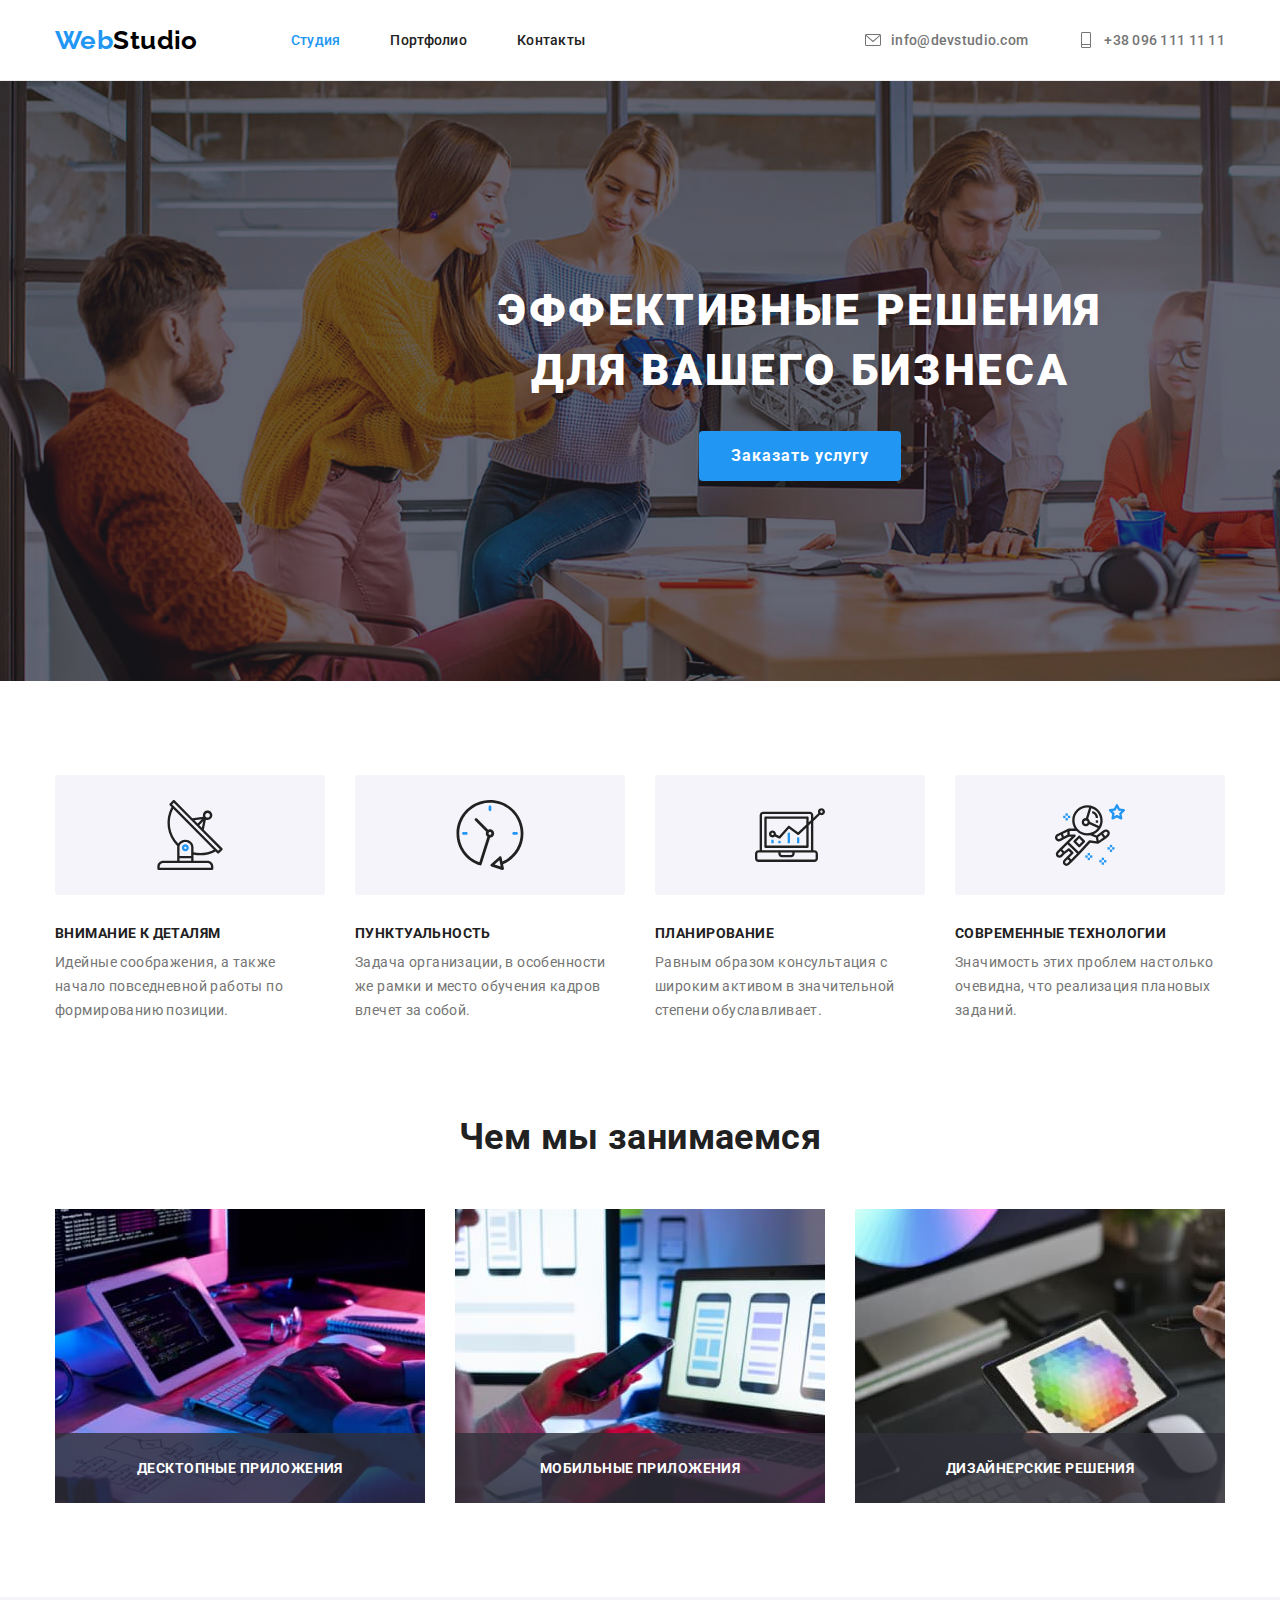
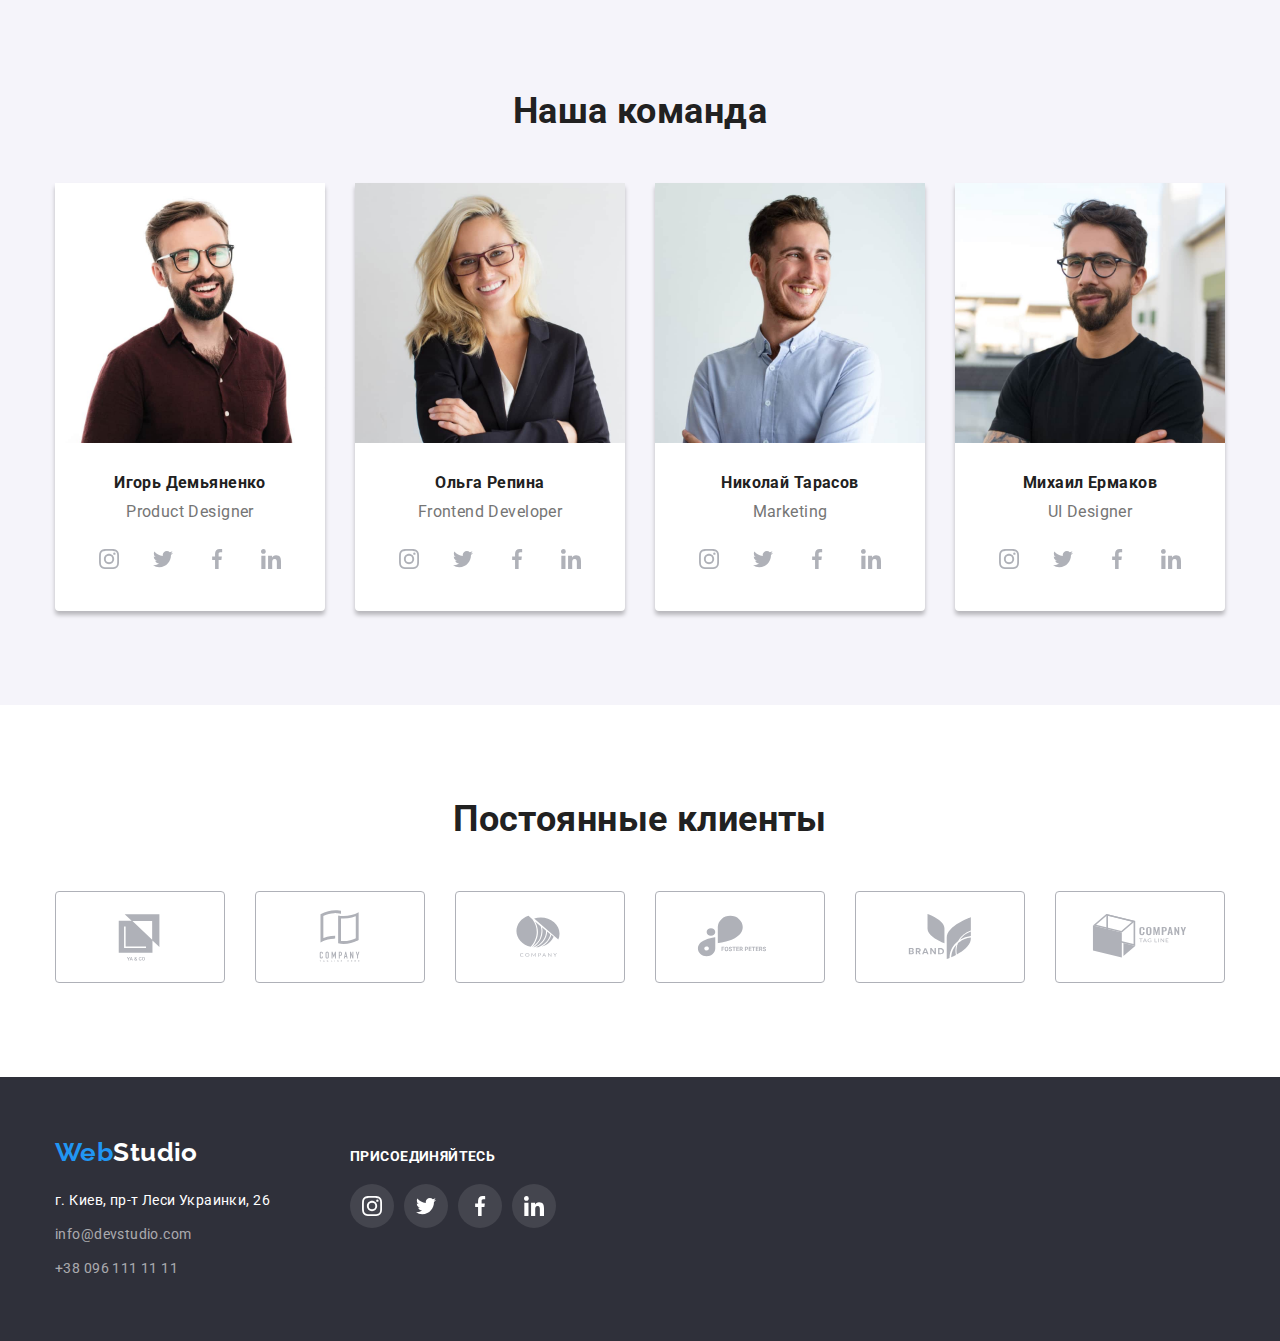
==== index.html @ a2f7e4a9 "Initial commit" ====
<!DOCTYPE html>
<html lang="ru">
  <head>
    <meta charset="UTF-8" />
    <meta http-equiv="X-UA-Compatible" content="IE=edge" />
    <meta name="viewport" content="width=device-width, initial-scale=1.0" />
    <title>goit-markup-hw-05</title>
    <link
      href="https://fonts.googleapis.com/css2?family=Raleway:wght@700&family=Roboto:wght@400;500;700;900&family=Tangerine:wght@700&display=swap"
      rel="stylesheet"
    />
    <link
      rel="stylesheet"
      href="https://cdnjs.cloudflare.com/ajax/libs/modern-normalize/1.1.0/modern-normalize.min.css"
    />
    <link rel="stylesheet" href="./css/styles.css" />
  </head>
  <body>
    <!--Шапка сайта-->
    <header class="page-header">
      <div class="container">
        <nav class="nav">
          <a href="./index.html" class="logo"
            ><span class="accent">Web</span>Studio</a
          >
          <ul class="nav-list list">
            <li class="item">
              <a class="link current" href="./index.html">Студия</a>
            </li>
            <li class="item">
              <a class="link" href="./portfolio.html">Портфолио</a>
            </li>
            <li class="item">
              <a class="link" href="#">Контакты</a>
            </li>
          </ul>
        </nav>
        <ul class="contacts-list list">
          <li class="item">
            <a class="link" href="mailto:info@devstudio.com">
              <svg class="icon-pag" width="16px" height="16px">
                <use href="./images/sprite.svg#icon-mail">
              </svg>
              info@devstudio.com</a
            >
          </li>
          <li class="item">
            <a class="link" href="tel:+380961111111">
              <svg class="icon-pag" width="16px" height="16px">
                <use href="./images/sprite.svg#icon-phone">
              </svg>
              +38 096 111 11 11</a
            >
          </li>
        </ul>
      </div>
    </header>

    <main>
      <!--Герой-->
      <section class="hero">
        <div class="container">
          <h1 class="title">Эффективные решения для вашего бизнеса</h1>
          <button type="button" class="button" data-modal-open>Заказать услугу</button>
        </div>
      </section>

      <!--Преимущества-->
      <section class="section features">
        <div class="container">
          <h2 class="section-title hidden">Наши преимущества</h2>
          <ul class="features-list list">
            <li class="flex-element features-item features-icon1">
              <h3 class="title">Внимание к деталям</h3>
              <p class="text">
                Идейные соображения, а также начало повседневной работы по
                формированию позиции.
              </p>
            </li>
            <li class="flex-element features-item features-icon2">
              <h3 class="title">Пунктуальность</h3>
              <p class="text">
                Задача организации, в особенности же рамки и место обучения
                кадров влечет за собой.
              </p>
            </li>
            <li class="flex-element features-item features-icon3">
              <h3 class="title">Планирование</h3>
              <p class="text">
                Равным образом консультация с широким активом в значительной
                степени обуславливает.
              </p>
            </li>
            <li class="flex-element features-item features-icon4">
              <h3 class="title">Современные технологии</h3>
              <p class="text">
                Значимость этих проблем настолько очевидна, что реализация
                плановых заданий.
              </p>
            </li>
          </ul>
        </div>
      </section>

      <!--Наши занятия-->
      <section class="section work">
        <div class="container">
          <h2 class="section-title">Чем мы занимаемся</h2>
          <ul class="work-list list">
            <li class="flex-element">
              <img
                src="./images/place1.jpg"
                alt="мужчина печатает на клавиатуре"
                width="370"
                height="294"
              />
              <h3 class="title">Десктопные приложения</h3>
            </li>
            <li class="flex-element">
              <img
                src="./images/place2.jpg"
                alt="девушка клацает смартфон и
          ноутбук"
                width="370"
                height="294"
              />
              <h3 class="title">Мобильные приложения</h3>
            </li>
            <li class="flex-element">
              <img
                src="./images/place3.jpg"
                alt="девушка держит планшет в руках"
                width="370"
                height="294"
              />
              <h3 class="title">Дизайнерские решения</h3>
            </li>
          </ul>
        </div>
      </section>

      <!--Команда-->
      <section class="section team">
        <div class="container">
          <h2 class="section-title">Наша команда</h2>
          <ul class="team-list list">
            <li class="flex-element">
              <img
                class="img"
                src="./images/teacher1.jpg"
                alt="учитель мужчина"
                width="270"
                height="260"
              />
              <div class="team-list-box">
                <h3 class="title">Игорь Демьяненко</h3>
                <p class="text">Product Designer</p>
                <ul class="list-sicials">
                  <li class="social-item"
                    ><a class="sicial-link" href="" aria-label="instagram">
                      <svg width="20" height="20">
                        <use href="./images/sprite.svg#icon-instagram" />
                      </svg> </a
                  ></li>
                  <li class="social-item"
                    ><a class="sicial-link" href="" aria-label="twitter">
                      <svg width="20" height="20">
                        <use href="./images/sprite.svg#icon-twitter" />
                      </svg> </a
                  ></li>
                  <li class="social-item"
                    ><a class="sicial-link" href="" aria-label="facebook">
                      <svg width="20" height="20">
                        <use href="./images/sprite.svg#icon-facebook" />
                      </svg> </a
                  ></li>
                  <li class="social-item"
                    ><a class="sicial-link" href="" aria-label="linkedin">
                      <svg width="20" height="20">
                        <use href="./images/sprite.svg#icon-linkedin" />
                      </svg> </a
                  ></li>
                </ul>
              </div>
            </li>
            <li class="flex-element">
              <img
                class="img"
                src="./images/teacher2.jpg"
                alt="учитель женщина"
                width="270"
                height="260"
              />
              <div class="team-list-box">
                <h3 class="title">Ольга Репина</h3>
                <p class="text">Frontend Developer</p>
                <ul class="list-sicials">
                  <li class="social-item"
                    ><a class="sicial-link" href="" aria-label="instagram">
                      <svg width="20" height="20">
                        <use href="./images/sprite.svg#icon-instagram" />
                      </svg> </a
                  ></li>
                  <li class="social-item"
                    ><a class="sicial-link" href="" aria-label="twitter">
                      <svg width="20" height="20">
                        <use href="./images/sprite.svg#icon-twitter" />
                      </svg> </a
                  ></li>
                  <li class="social-item"
                    ><a class="sicial-link" href="" aria-label="facebook">
                      <svg width="20" height="20">
                        <use href="./images/sprite.svg#icon-facebook" />
                      </svg> </a
                  ></li>
                  <li class="social-item"
                    ><a class="sicial-link" href="" aria-label="linkedin">
                      <svg width="20" height="20">
                        <use href="./images/sprite.svg#icon-linkedin" />
                      </svg> </a
                  ></li>
                </ul>
              </div>
            </li>
            <li class="flex-element">
              <img
                class="img"
                src="./images/teacher3.jpg"
                alt="учитель мужчина"
                width="270"
                height="260"
              />
              <div class="team-list-box">
                <h3 class="title">Николай Тарасов</h3>
                <p class="text">Marketing</p>
                <ul class="list-sicials">
                  <li class="social-item"
                    ><a class="sicial-link" href="" aria-label="instagram">
                      <svg width="20" height="20">
                        <use href="./images/sprite.svg#icon-instagram" />
                      </svg> </a
                  ></li>
                  <li class="social-item"
                    ><a class="sicial-link" href="" aria-label="twitter">
                      <svg width="20" height="20">
                        <use href="./images/sprite.svg#icon-twitter" />
                      </svg> </a
                  ></li>
                  <li class="social-item"
                    ><a class="sicial-link" href="" aria-label="facebook">
                      <svg width="20" height="20">
                        <use href="./images/sprite.svg#icon-facebook" />
                      </svg> </a
                  ></li>
                  <li class="social-item"
                    ><a class="sicial-link" href="" aria-label="linkedin">
                      <svg width="20" height="20">
                        <use href="./images/sprite.svg#icon-linkedin" />
                      </svg> </a
                  ></li>
                </ul>
              </div>
            </li>
            <li class="flex-element">
              <img
                class="img"
                src="./images/teacher4.jpg"
                alt="учитель мужчина"
                width="270"
                height="260"
              />
              <div class="team-list-box">
                <h3 class="title">Михаил Ермаков</h3>
                <p class="text">UI Designer</p>
                <ul class="list-sicials">
                  <li class="social-item"
                    ><a class="sicial-link" href="" aria-label="instagram">
                      <svg width="20" height="20">
                        <use href="./images/sprite.svg#icon-instagram" />
                      </svg> </a
                  ></li>
                  <li class="social-item"
                    ><a class="sicial-link" href="" aria-label="twitter">
                      <svg width="20" height="20">
                        <use href="./images/sprite.svg#icon-twitter" />
                      </svg> </a
                  ></li>
                  <li class="social-item"
                    ><a class="sicial-link" href="" aria-label="facebook">
                      <svg width="20" height="20">
                        <use href="./images/sprite.svg#icon-facebook" />
                      </svg> </a
                  ></li>
                  <li class="social-item"
                    ><a class="sicial-link" href="" aria-label="linkedin">
                      <svg width="20" height="20">
                        <use href="./images/sprite.svg#icon-linkedin" />
                      </svg> </a
                  ></li>
                </ul>
              </div>
            </li>
          </ul>
        </div>
      </section>

      <section class="section clients">
        <div class="container">
          <h2 class="section-title">Постоянные клиенты</h2>
          <ul class="clients-list list">
            <li class="clients-item">
              <a class="clients-link" href="#">
                <svg width="106px" height="60px">
                  <use href="./images/sprite.svg#icon-company1">
                </svg>
              </a>
           </li>
           <li class="clients-item">
              <a class="clients-link" href="#">
                <svg width="106px" height="60px">
                  <use href="./images/sprite.svg#icon-company2">
                </svg>
              </a>
           </li>
           <li class="clients-item">
              <a class="clients-link" href="#">
                <svg width="106px" height="60px">
                  <use href="./images/sprite.svg#icon-company3">
                </svg>
              </a>
           </li>
           <li class="clients-item">
              <a class="clients-link" href="#">
                <svg width="106px" height="60px">
                  <use href="./images/sprite.svg#icon-company4">
                </svg>
              </a>
           </li>
           <li class="clients-item">
              <a class="clients-link" href="#">
                <svg width="106px" height="60px">
                  <use href="./images/sprite.svg#icon-company5">
                </svg>
              </a>
           </li>
           <li class="clients-item">
              <a class="clients-link" href="#">
                <svg width="106px" height="60px">
                  <use href="./images/sprite.svg#icon-company6">
                </svg>
              </a>
           </li>
          </li>
          </ul>
        </div>
      </section>
    </main>

    <!--Подвал сайта-->
    <footer class="footer">
      <div class="container">
        <div class="footer-flex">
          <a href="./index.html" class="logo"
            ><span class="accent">Web</span>Studio</a
          >
          <address class="footer-address">
            <ul class="contacts-nav list">
              <li class="address-item">
                <a
                  href="https://goo.gl/maps/D3uRbkzvZpGUqhTm6"
                  target="_blank"
                  rel="noopener noreferrer"
                  class="link"
                  >г. Киев, пр-т Леси Украинки, 26</a
                >
              </li>
              <li class="item">
                <a href="mailto:info@devstudio.com" class="link"
                  >info@devstudio.com</a
                >
              </li>
              <li class="item">
                <a href="tel:+380961111111" class="link">+38 096 111 11 11</a>
              </li>
            </ul>
          </address>
        </div>
        <div class="footer-flex">
          <h3 class="title">присоединяйтесь</h3>
          <ul class="list-sicials">
            <li class="social-item"
              ><a class="sicial-link" href="" aria-label="instagram">
                <svg width="20" height="20">
                  <use href="./images/sprite.svg#icon-instagram" />
                </svg> </a
            ></li>
            <li class="social-item"
              ><a class="sicial-link" href="" aria-label="twitter">
                <svg width="20" height="20">
                  <use href="./images/sprite.svg#icon-twitter" />
                </svg> </a
            ></li>
            <li class="social-item"
              ><a class="sicial-link" href="" aria-label="facebook">
                <svg width="20" height="20">
                  <use href="./images/sprite.svg#icon-facebook" />
                </svg> </a
            ></li>
            <li class="social-item"
              ><a class="sicial-link" href="" aria-label="linkedin">
                <svg width="20" height="20">
                  <use href="./images/sprite.svg#icon-linkedin" />
                </svg> </a
            ></li>
          </ul>
        </div>
      </div>
    </footer>

    <div class="backdrop is-hidden" data-modal>
      <div class="model">
        <button class="button-close" data-modal-close>
           <svg width="11" height="11">
            <use href="./images/sprite.svg#icon-close">
          </svg>
        </button>
      </div>
    </div>

    <script src="./js/modal.js"></script>
  </body>
</html>
---- css/styles.css ----
:root {
  --primary-white-color: #fff;
  --primary-text-color: #757575;
  --title-text-color: #212121;
  --accant-color: #2196f3;
  --portfolio-btn-color: #f5f4fa;
  --social-icon-color: #afb1b8;
  --slider-text-color: rgba(33, 150, 243, 0.9);
}

body {
  position: relative;
  font-family: "Roboto", sans-serif;
  font-size: 14px;
  line-height: 1.714;
  letter-spacing: 0.03em;

  color: var(--primary-text-color);
  background-color: var(--primary-white-color);
}

img {
  display: block;
}

.list {
  padding: 0;
  margin: 0;
  list-style: none;
}
.hidden {
  position: absolute;
  white-space: nowrap;
  width: 1px;
  height: 1px;
  overflow: hidden;
  border: 0;
  padding: 0;
  clip: rect(0 0 0 0);
  clip-path: inset(50%);
  margin: -1px;
}
.link {
  display: block;
  text-decoration: none;

  transition-property: color;
  transition-duration: 250ms;
  transition-timing-function: cubic-bezier(0.4, 0, 0.2, 1);
}

.container {
  width: 1200px;
  padding-left: 15px;
  padding-right: 15px;
  margin: 0 auto;
}

/* logo */
.logo {
  font-family: "Raleway", sans-serif;
  text-decoration: none;
  font-weight: 700;
  font-size: 26px;
  line-height: 1.192;

  color: #000;
}

.page-header .logo {
  margin-right: 93px;
  padding-top: 24px;
  padding-bottom: 24px;
}

/* page-header */

.page-header {
  border-bottom: 1px solid #ececec;
}

.page-header .container,
.nav-list {
  display: flex;
}
.page-header .nav {
  display: flex;
  align-items: center;
}

.contacts-list {
  display: flex;
  margin-left: auto;
}

.contacts-list .link {
  display: flex;
}

.contacts-list .icon-pag {
  margin-right: 10px;
  fill: var(--primary-text-color);

  transition-property: fill;
  transition-duration: 250ms;
  transition-timing-function: cubic-bezier(0.4, 0, 0.2, 1);
}

.contacts-list .link:hover .icon-pag,
.contacts-list .link:focus .icon-pag {
  fill: var(--accant-color);
}

.nav-list .link,
.contacts-list .link {
  padding-top: 32px;
  padding-bottom: 32px;
}

.nav-list .item:not(:last-child),
.contacts-list .item:not(:last-child) {
  margin-right: 50px;
}

.nav-list .link,
.contacts-list .link {
  font-weight: 500;
  line-height: 1.142;
  letter-spacing: 0.02em;

  color: var(--title-text-color);
}

.nav-list .link {
  position: relative;
}

.nav-list .link::after {
  content: "";
  display: inline-block;
  width: 100%;
  height: 4px;
  position: absolute;
  bottom: -1px;
  left: 0;
  border-radius: 2px;

  transition-property: background-color;
  transition-duration: 250ms;
  transition-timing-function: cubic-bezier(0.4, 0, 0.2, 1);
}

.nav-list .link:hover.link::after {
  background-color: var(--accant-color);
}

.contacts-list .link {
  color: var(--primary-text-color);
}

.link:hover,
.link:focus,
.nav .current,
.accent {
  color: var(--accant-color);
}

/* hero */

.hero {
  background-image: linear-gradient(
      to right,
      rgba(47, 48, 58, 0.4),
      rgba(47, 48, 58, 0.4)
    ),
    url("../images/hero-bg.jpg");
  background-position: center top;
  background-repeat: no-repeat;

  width: 1600px;
  margin: 0 auto;
  padding-top: 200px;
  padding-bottom: 200px;
  text-align: center;
}

.footer {
  background-color: #2f303a;
}

.hero .title {
  max-width: 696px;
  margin: 0 auto 30px auto;

  font-weight: 900;
  font-size: 44px;
  line-height: 1.363;
  letter-spacing: 0.06em;
  text-transform: uppercase;

  color: var(--primary-white-color);
}

.hero .button {
  padding: 10px 32px;
  cursor: pointer;
  border: none;

  font-weight: 700;
  font-size: 16px;
  line-height: 1.875;
  letter-spacing: 0.06em;

  color: var(--primary-white-color);
  background-color: var(--accant-color);
  border-radius: 4px;

  transition-property: background-color, box-shadow;
  transition-duration: 250ms;
  transition-timing-function: cubic-bezier(0.4, 0, 0.2, 1);
}

.hero .button:hover {
  background-color: #188ce8;
  box-shadow: 0px 4px 4px rgba(0, 0, 0, 0.15);
}

/* section */

.section {
  padding: 94px 0;
}

.section .title {
  color: var(--title-text-color);
}

.section .section-title {
  font-size: 36px;
  line-height: 1.166;
  text-align: center;

  color: var(--title-text-color);
}

.section-title {
  margin-top: 0;
  margin-bottom: 50px;
}

/* features */

.features-item::before {
  content: "";
  display: block;
  width: 270px;
  height: 120px;
  border-radius: 4px;
  background-color: #f5f4fa;

  background-position: center center;
  background-size: 70px 70px;
  background-repeat: no-repeat;
  margin-bottom: 30px;
}

.features-icon1::before {
  background-image: url("../images/antenna.svg");
}
.features-icon2::before {
  background-image: url("../images/clock.svg");
}
.features-icon3::before {
  background-image: url("../images/diagram.svg");
}
.features-icon4::before {
  background-image: url("../images/astronaut.svg");
}

.features {
  padding-bottom: 0;
}

.features-list {
  display: flex;
}

.features-list .flex-element {
  width: 270px;
}

.features-list .flex-element:not(:last-child) {
  margin-right: 30px;
}

.features-list .title {
  margin-top: 0;
  margin-bottom: 10px;

  font-size: 14px;
  line-height: 1.142;
  text-transform: uppercase;
}

.features-list .text {
  margin: 0;
}

/* work */

.work {
  padding-top: 94px;
  padding-bottom: 94px;
}

.work-list {
  display: flex;
  line-height: 0;
}

.work-list .flex-element:not(:last-child) {
  margin-right: 30px;
}

.work-list .flex-element {
  position: relative;
}

.work-list .title {
  position: absolute;
  bottom: 0;
  left: 0;
  margin: 0;
  padding: 27px 0;
  width: 100%;
  text-align: center;
  font-size: 14px;
  line-height: 1.142;
  text-transform: uppercase;
  color: var(--primary-white-color);
  background-color: rgba(47, 48, 58, 0.8);
}

/* team */

.team-list {
  display: flex;
}

.team-list .flex-element {
  border-radius: 0 0 4px 4px;
  box-shadow: 0px 4px 4px 0px rgba(0, 0, 0, 0.25);

  background-color: var(--primary-white-color);
}

.team-list .flex-element:not(:last-child) {
  margin-right: 30px;
}

.team {
  padding-top: 94px;
  padding-bottom: 94px;
  background-color: #f5f4fa;
}

.team-list-box {
  padding: 30px 10px;
}

.team-list .title,
.team-list .text {
  margin: 0;

  font-size: 16px;
  line-height: 1.187;
  text-align: center;
}

.team-list .title {
  margin-bottom: 10px;
}

.team-list .text {
  margin-bottom: 16px;
}

/* list-sicials */

.list-sicials {
  display: flex;
  list-style: none;
  justify-content: center;
  align-items: center;
  padding: 0;
  margin: 0;
}

.list-sicials .social-item:not(:last-child) {
  margin-right: 10px;
}

.list-sicials .sicial-link {
  width: 44px;
  height: 44px;
  border-radius: 50%;
  display: flex;
  justify-content: center;
  align-items: center;

  transition-property: background-color;
  transition-duration: 250ms;
  transition-timing-function: cubic-bezier(0.4, 0, 0.2, 1);
}

.sicial-link svg {
  fill: var(--social-icon-color);

  transition-property: fill;
  transition-duration: 250ms;
  transition-timing-function: cubic-bezier(0.4, 0, 0.2, 1);
}

.list-sicials .sicial-link:hover,
.list-sicials .sicial-link:focus {
  background-color: var(--accant-color);
}

.sicial-link:hover > svg,
.sicial-link:focus > svg {
  fill: var(--primary-white-color);
}

/* clients */

.clients-list {
  display: flex;
  justify-content: center;
}

.clients-list .clients-link {
  width: 170px;
  height: 92px;
  display: flex;
  justify-content: center;
  align-items: center;
  border: 1px solid var(--social-icon-color);
  border-radius: 4px;

  transition-property: border-color;
  transition-duration: 250ms;
  transition-timing-function: cubic-bezier(0.4, 0, 0.2, 1);
}

.clients-link svg {
  fill: var(--social-icon-color);

  transition-property: fill;
  transition-duration: 250ms;
  transition-timing-function: cubic-bezier(0.4, 0, 0.2, 1);
}

.clients-list .clients-link:hover svg,
.clients-list .clients-link:focus svg {
  fill: var(--accant-color);
}

.clients-item .clients-link:hover,
.clients-item .clients-link:focus {
  border-color: var(--accant-color);
}

.clients-item:not(:last-child) {
  margin-right: 30px;
}

/* footer */

.footer > .container {
  display: flex;
  align-items: baseline;
}

.footer-flex:not(:last-child) {
  margin-right: 80px;
}

.footer {
  padding-top: 60px;
  padding-bottom: 60px;
}

.footer .link {
  font-style: normal;
  color: var(--title-text-color);
}

.footer .link:hover,
.footer .link:focus {
  color: var(--accant-color);
}

.footer .link {
  color: rgba(255, 255, 255, 0.6);
}

.footer .logo,
.address-item .link,
.address-item .link:hover,
.address-item .link.footer {
  color: var(--primary-white-color);
}

.footer-address {
  margin-top: 20px;
}

.contacts-nav .address-item {
  margin-bottom: 10px;
}
.contacts-nav .item:not(:last-child) {
  margin-bottom: 10px;
}

.footer .title {
  margin: 0;
  margin-bottom: 20px;

  font-size: 14px;
  line-height: 1.142;
  letter-spacing: 0.03em;
  text-transform: uppercase;

  color: var(--primary-white-color);
}

.footer-flex .sicial-link {
  background-color: rgba(255, 255, 255, 0.1);
}

.footer-flex svg {
  fill: var(--primary-white-color);
}

/* portfolio-list */

.portfolio-list {
  margin-bottom: 50px;
  display: flex;
  justify-content: center;
}

.portfolio-list .flex-element:not(:last-child) {
  margin-right: 8px;
}

.portfolio-button {
  padding: 6px 22px;
  border-radius: 4px;

  cursor: pointer;
  border: none;

  font-family: "Roboto", sans-serif;
  font-weight: 500;
  font-size: 16px;
  line-height: 1.625;

  color: var(--title-text-color);
  background-color: var(--portfolio-btn-color);

  transition-property: background-color, color, box-shadow;
  transition-duration: 250ms;
  transition-timing-function: cubic-bezier(0.4, 0, 0.2, 1);
}

.portfolio-button:hover,
.portfolio-button:focus,
.acctive {
  color: var(--primary-white-color);
  background-color: var(--accant-color);
  box-shadow: 0px 4px 4px rgba(0, 0, 0, 0.15);
}

/*page-portfolio */

.portfolio-page {
  display: flex;
  flex-wrap: wrap;
}

.portfolio-page .flex-element {
  margin-right: 30px;
  margin-bottom: 30px;
  /* overflow: hidden; */

  transition-property: box-shadow;
  transition-duration: 250ms;
  transition-timing-function: cubic-bezier(0.4, 0, 0.2, 1);
}

.portfolio-page .flex-element:nth-child(3n) {
  margin-right: 0;
}

.portfolio-page .flex-element:nth-last-child(-n + 3) {
  margin-bottom: 0;
}

.portfolio-page .link:hover {
  box-shadow: 0px 1px 1px rgba(0, 0, 0, 0.12), 0px 4px 4px rgba(0, 0, 0, 0.06),
    1px 4px 6px rgba(0, 0, 0, 0.16);
}

.portfolio-page .title {
  margin: 0;
  margin-bottom: 4px;

  font-size: 18px;
  line-height: 2;
  letter-spacing: 0.06em;
}

.portfolio-page .text {
  margin: 0;
  font-size: 16px;
  line-height: 1.875;
}

.portfolio-page .box {
  padding: 20px 24px;
  border-right: 1px solid #eeeeee;
  border-bottom: 1px solid #eeeeee;
  border-left: 1px solid #eeeeee;
}

.portfolio-page .text {
  color: var(--primary-text-color);
}

.slider-box {
  position: relative;
  overflow: hidden;
}

.portfolio-page .slider-text {
  position: absolute;
  top: 0;
  left: 0;
  width: 100%;
  height: 100%;
  transform: translateY(100%);

  margin: 0;
  padding: 63px 24px 0 24px;

  font-size: 18px;
  line-height: 1.555;
  letter-spacing: 0.03em;

  color: var(--primary-white-color);
  background-color: var(--slider-text-color);

  transition-property: transform;
  transition-duration: 250ms;
  transition-timing-function: cubic-bezier(0.4, 0, 0.2, 1);
}

.portfolio-page .link:hover .slider-text {
  transform: translateY(0);
}

/* bacldrop */

.backdrop {
  position: fixed;
  top: 0;
  left: 0;

  display: flex;
  justify-content: center;
  align-items: center;

  width: 100%;
  height: 100%;

  opacity: 1;
  transition: opacity 250ms;

  background-color: rgba(0, 0, 0, 0.2);
}

.backdrop.is-hidden {
  opacity: 0;
  pointer-events: none;
}

.model {
  position: relative;
  width: 528px;
  height: 581px;

  box-shadow: 0px 1px 3px rgba(0, 0, 0, 0.12), 0px 1px 1px rgba(0, 0, 0, 0.14),
    0px 2px 1px rgba(0, 0, 0, 0.2);
  border-radius: 4px;

  background-color: white;
}

.button-close {
  position: absolute;
  top: 8px;
  right: 8px;

  display: flex;
  align-items: center;
  justify-content: center;

  width: 30px;
  height: 30px;

  border: 1px solid rgba(0, 0, 0, 0.1);
  border-radius: 50%;
  cursor: pointer;

  background-color: inherit;
}
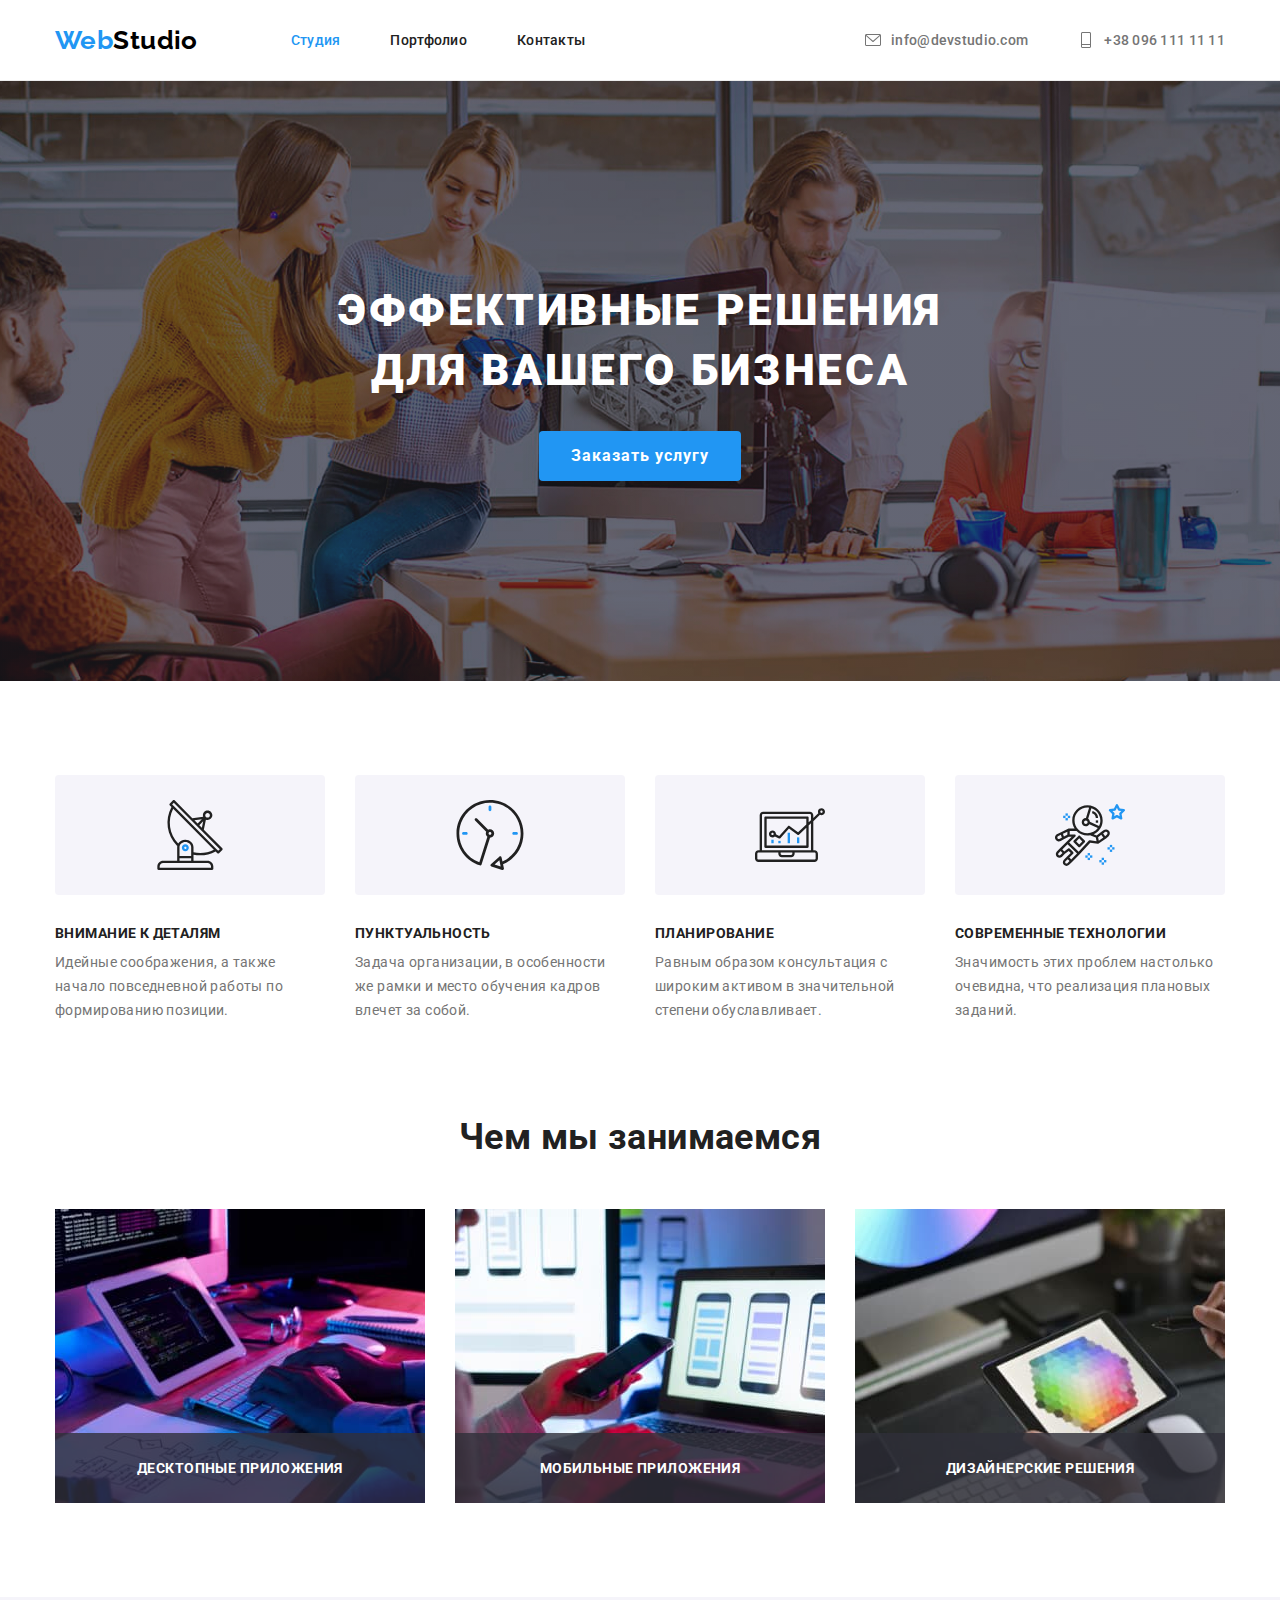
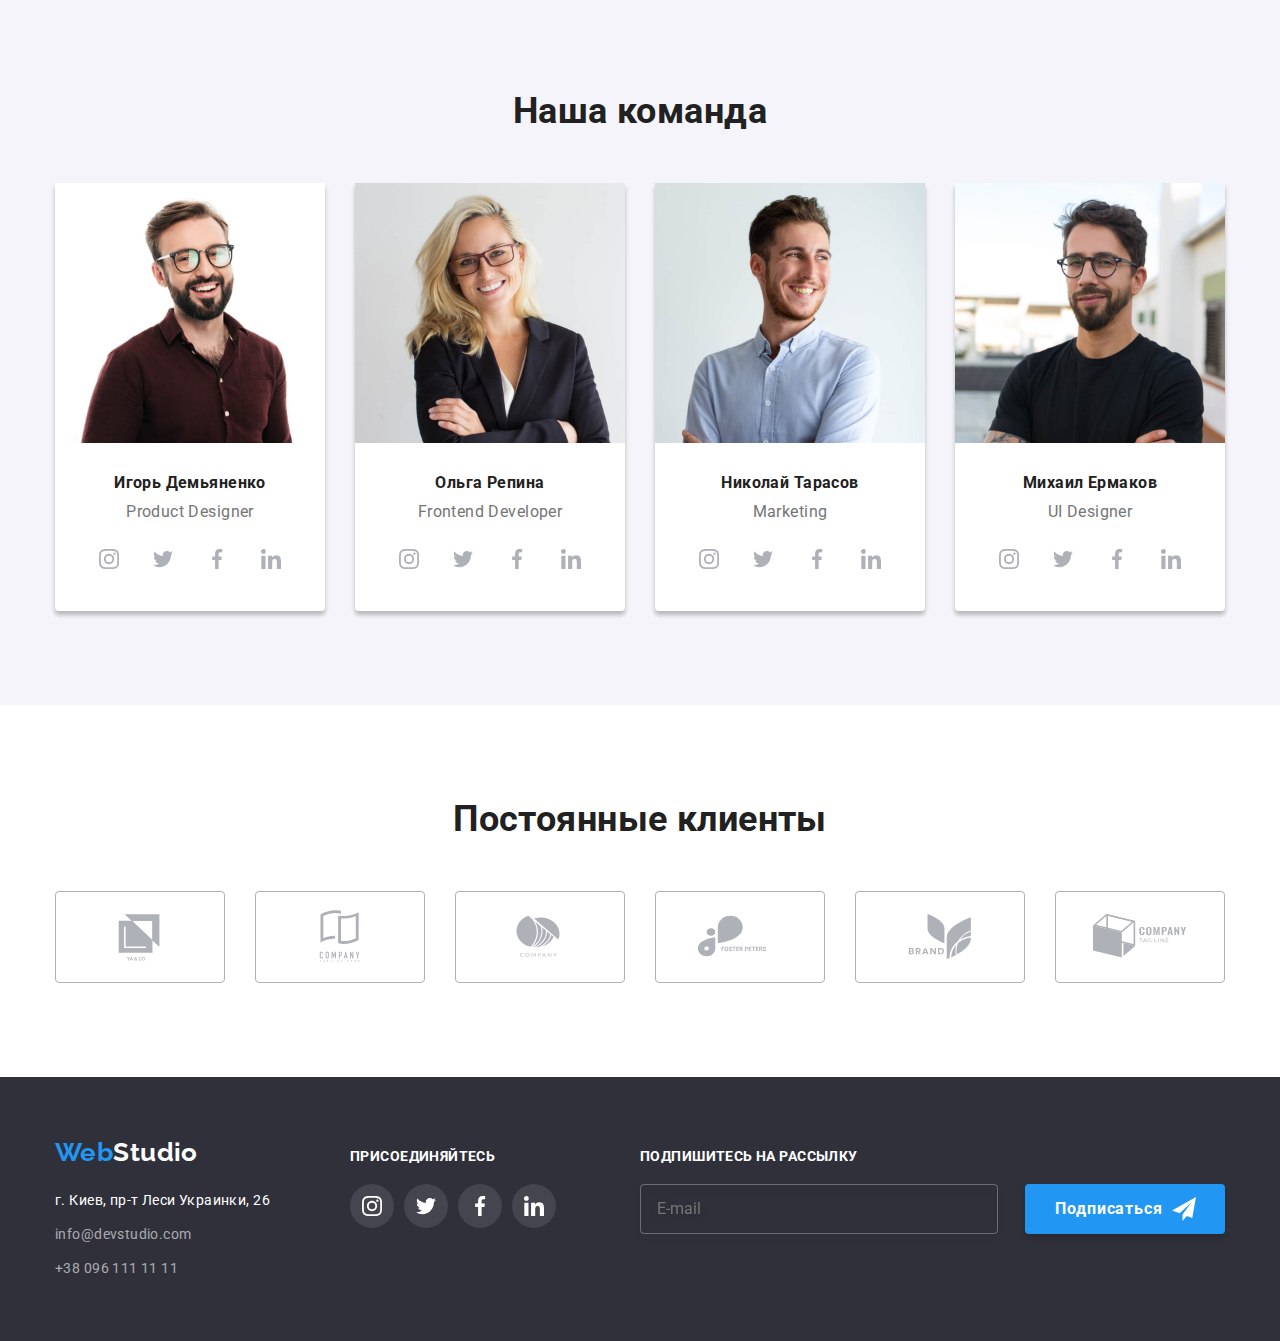
==== commit 1f11b577: "модельное окно, input, checkbox, футер форма" ====
--- a/index.html
+++ b/index.html
@@ -337,7 +337,7 @@
               </a>
            </li>
            <li class="clients-item">
-              <a class="clients-link" href="#">
+                <a class="clients-link" href="#">
                 <svg width="106px" height="60px">
                   <use href="./images/sprite.svg#icon-company5">
                 </svg>
@@ -359,6 +359,7 @@
     <!--Подвал сайта-->
     <footer class="footer">
       <div class="container">
+        <div class="footer-block-left">
         <div class="footer-flex">
           <a href="./index.html" class="logo"
             ><span class="accent">Web</span>Studio</a
@@ -414,13 +415,75 @@
             ></li>
           </ul>
         </div>
+        </div>  
+
+        <div class="footer-form footer-block-right">
+        <h3 class="title">Подпишитесь на рассылку</h3>
+        <form class="form" action="">
+          <label class="footer-label">
+            <input class="form-input" type="text" name="user-subscribe" placeholder="E-mail">
+            <button class="button" type="submit">Подписаться</button>
+            <span class="footer-form-icon">
+              <svg class="icon-send" width="24" height="24">
+                <use href="./images/sprite.svg#icon-icon-send"></use>
+              </svg>
+            </span>
+          </label>
+        </form>
+      </div>
       </div>
     </footer>
 
     <div class="backdrop is-hidden" data-modal>
       <div class="model">
+        <strong class="model-title">Оставьте свои данные, мы вам перезвоним</strong>
+          <form class="model-form" action="">
+
+            <label class="label-grup">
+              <span class="model-name">Имя</span>
+              <input class="model-input" type="text" name="user-name">
+              <svg class="modal-icon" width="16" height="16">
+                <use href="./images/sprite.svg#icon-person-modal"></use>
+              </svg>
+            </label>
+
+            <label class="label-grup">
+              <span class="model-name">Телефон</span>
+              <input class="model-input" type="text" name="user-phone">
+              <svg class="modal-icon" width="16" height="16">
+                <use href="./images/sprite.svg#icon-phone-modal"></use>
+              </svg>
+            </label>
+
+            <label class="label-grup">
+              <span class="model-name">Почта</span>
+              <input class="model-input" type="text" name="user-email">
+              <svg class="modal-icon" width="16" height="16">
+                <use href="./images/sprite.svg#icon-email-modal"></use>
+              </svg>
+            </label>
+
+            <label class="label-grup label-comment">
+              <span class="model-name">Коментарий</span>
+              <textarea class="modai-comment" placeholder="Введите текст"></textarea>
+            </label>
+
+            <label class="label-grup label-checkbox">
+              <input class="model-checkbox hidden" type="checkbox" name="user-checkbox">
+              <span class="checkbox-box">
+              <svg class="checkbox-icon" width="11" height="8">
+                <use href="./images/sprite.svg#icon-mark-modal"></use>
+              </svg>
+              </span>
+              <span class="checkbox-name">Соглашаюсь с рассылкой и принимаю&nbsp;<a href="#">Условия договора</a></span>
+            </label>
+            <button class="button" type="submit">Отправить</button>
+          </form>
+
+
+
         <button class="button-close" data-modal-close>
-           <svg width="11" height="11">
+           <svg class="close-icon" width="11" height="11">
             <use href="./images/sprite.svg#icon-close">
           </svg>
         </button>
--- a/css/styles.css
+++ b/css/styles.css
@@ -177,7 +177,7 @@
   background-position: center top;
   background-repeat: no-repeat;
 
-  width: 1600px;
+  max-width: 1600px;
   margin: 0 auto;
   padding-top: 200px;
   padding-bottom: 200px;
@@ -201,7 +201,7 @@
   color: var(--primary-white-color);
 }
 
-.hero .button {
+.button {
   padding: 10px 32px;
   cursor: pointer;
   border: none;
@@ -481,6 +481,15 @@
   align-items: baseline;
 }
 
+.footer-block-left {
+  display: flex;
+  width: 50%;
+  align-items: baseline;
+}
+.footer-block-right {
+  width: 50%;
+}
+
 .footer-flex:not(:last-child) {
   margin-right: 80px;
 }
@@ -539,6 +548,53 @@
 }
 
 .footer-flex svg {
+  fill: var(--primary-white-color);
+}
+
+.footer-label {
+  position: relative;
+  display: flex;
+  justify-content: space-between;
+}
+
+.footer-form .form-input {
+  padding: 15px 16px;
+  border: 1px solid rgba(255, 255, 255, 0.3);
+  filter: drop-shadow(0px 4px 4px rgba(0, 0, 0, 0.15));
+  border-radius: 4px;
+  background-color: transparent;
+  width: 358px;
+  font-size: 16px;
+  color: var(--primary-white-color);
+
+  /* transition-property: border-color;
+  transition-duration: 250ms;
+  transition-timing-function: cubic-bezier(0.4, 0, 0.2, 1); */
+}
+
+/* .footer-form .form-input:hover {
+  border-color: var(--accant-color);
+} */
+
+.footer-form .button {
+  padding: 10px 29px;
+  min-width: 200px;
+  height: 50px;
+  padding-right: 61px;
+
+  box-shadow: 0px 4px 4px rgba(0, 0, 0, 0.15);
+  border-radius: 4px;
+}
+
+.footer-form-icon {
+  position: absolute;
+  right: 29px;
+  bottom: 13px;
+
+  display: flex;
+  justify-content: center;
+  align-items: center;
+
   fill: var(--primary-white-color);
 }
 
@@ -695,10 +751,13 @@
   pointer-events: none;
 }
 
-.model {
+.backdrop .model {
   position: relative;
-  width: 528px;
-  height: 581px;
+
+  padding: 40px;
+  min-width: 528px;
+  /* height: 581px; */
+  line-height: 0;
 
   box-shadow: 0px 1px 3px rgba(0, 0, 0, 0.12), 0px 1px 1px rgba(0, 0, 0, 0.14),
     0px 2px 1px rgba(0, 0, 0, 0.2);
@@ -725,3 +784,165 @@
 
   background-color: inherit;
 }
+
+.close-icon {
+  transition-property: fill;
+  transition-duration: 250ms;
+  transition-timing-function: cubic-bezier(0.4, 0, 0.2, 1);
+}
+
+.button-close:hover .close-icon,
+.button-close:focus .close-icon {
+  fill: var(--accant-color);
+}
+
+.model-title {
+  display: block;
+  margin-bottom: 12px;
+  font-size: 20px;
+  line-height: 1.15;
+  text-align: center;
+
+  color: var(--title-text-color);
+}
+
+.model-form {
+  display: flex;
+  flex-direction: column;
+  align-items: center;
+}
+
+.label-grup {
+  position: relative;
+  width: 100%;
+}
+
+.label-grup:hover .model-input,
+.modai-comment:hover {
+  border-color: var(--accant-color);
+}
+
+.label-grup:hover .modal-icon,
+.model-input:focus + .modal-icon {
+  fill: var(--accant-color);
+}
+
+.label-grup:not(:last-child) {
+  margin-bottom: 10px;
+}
+
+.label-grup .model-input {
+  padding: 12px 42px;
+  height: 40px;
+  border: 1px solid rgba(33, 33, 33, 0.2);
+  border-radius: 4px;
+
+  transition-property: border;
+  transition-duration: 250ms;
+  transition-timing-function: cubic-bezier(0.4, 0, 0.2, 1);
+}
+
+.label-grup .model-input,
+.label-grup .modai-comment {
+  width: 100%;
+}
+
+.modai-comment {
+  display: block;
+  height: 120px;
+  padding: 12px 16px;
+  border: 1px solid rgba(33, 33, 33, 0.2);
+  border-radius: 4px;
+  resize: none;
+
+  transition-property: border;
+  transition-duration: 250ms;
+  transition-timing-function: cubic-bezier(0.4, 0, 0.2, 1);
+}
+
+.model-name {
+  display: inline-block;
+  margin-bottom: 4px;
+
+  font-size: 12px;
+  line-height: 1.16;
+  letter-spacing: 0.01em;
+
+  color: var(--primary-text-color);
+}
+
+.checkbox-name {
+  font-size: 14px;
+  line-height: 1.71;
+  margin-left: 7px;
+}
+
+.model .label-checkbox {
+  margin-bottom: 30px;
+  display: flex;
+  justify-content: center;
+  align-items: center;
+}
+
+.model .label-comment {
+  margin-bottom: 20px;
+}
+.modai-comment::placeholder {
+  line-height: 1.142;
+  letter-spacing: 0.01em;
+
+  color: rgba(117, 117, 117, 0.5);
+}
+
+.modal-icon {
+  position: absolute;
+  bottom: 12px;
+  left: 12px;
+
+  transition-property: fill;
+  transition-duration: 250ms;
+  transition-timing-function: cubic-bezier(0.4, 0, 0.2, 1);
+}
+
+.model .button {
+  display: block;
+  margin: 0 auto;
+  min-width: 200px;
+  box-shadow: 0px 4px 4px rgba(0, 0, 0, 0.15);
+}
+
+.model .button:hover {
+  background-color: #188ce8;
+}
+
+.checkbox-icon {
+  fill: var(--primary-white-color);
+}
+
+.checkbox-box {
+  display: flex;
+  justify-content: center;
+  align-items: center;
+  width: 16px;
+  height: 15px;
+
+  outline: 2px solid var(--title-text-color);
+  outline-offset: -2px;
+  border-radius: 2px;
+  pointer-events: none;
+
+  transition-property: fill, outline, background-color;
+  transition-duration: 250ms;
+  transition-timing-function: cubic-bezier(0.4, 0, 0.2, 1);
+}
+
+.model-checkbox {
+  width: 16px;
+  height: 16px;
+}
+
+.model-checkbox:checked + .checkbox-box {
+  background-color: var(--accant-color);
+  fill: var(--primary-white-color);
+  outline: 2px solid var(--accant-color);
+}
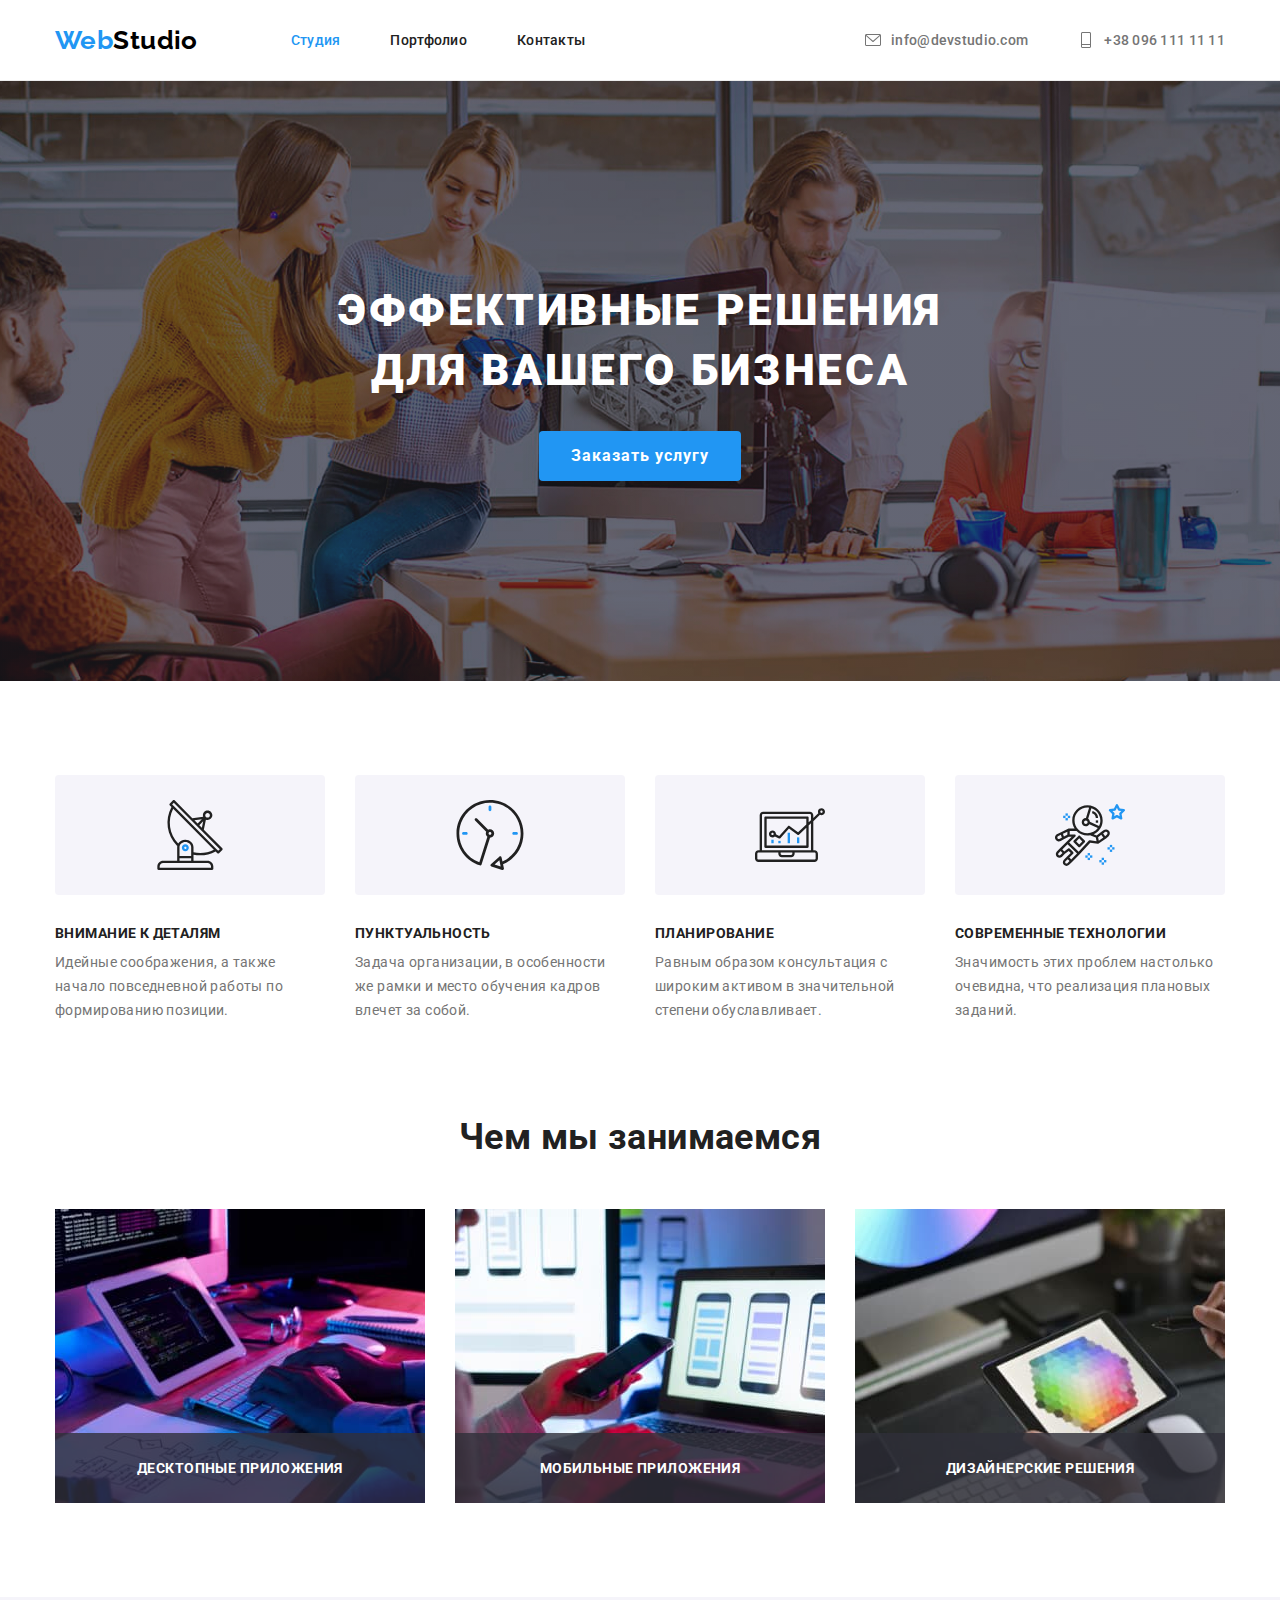
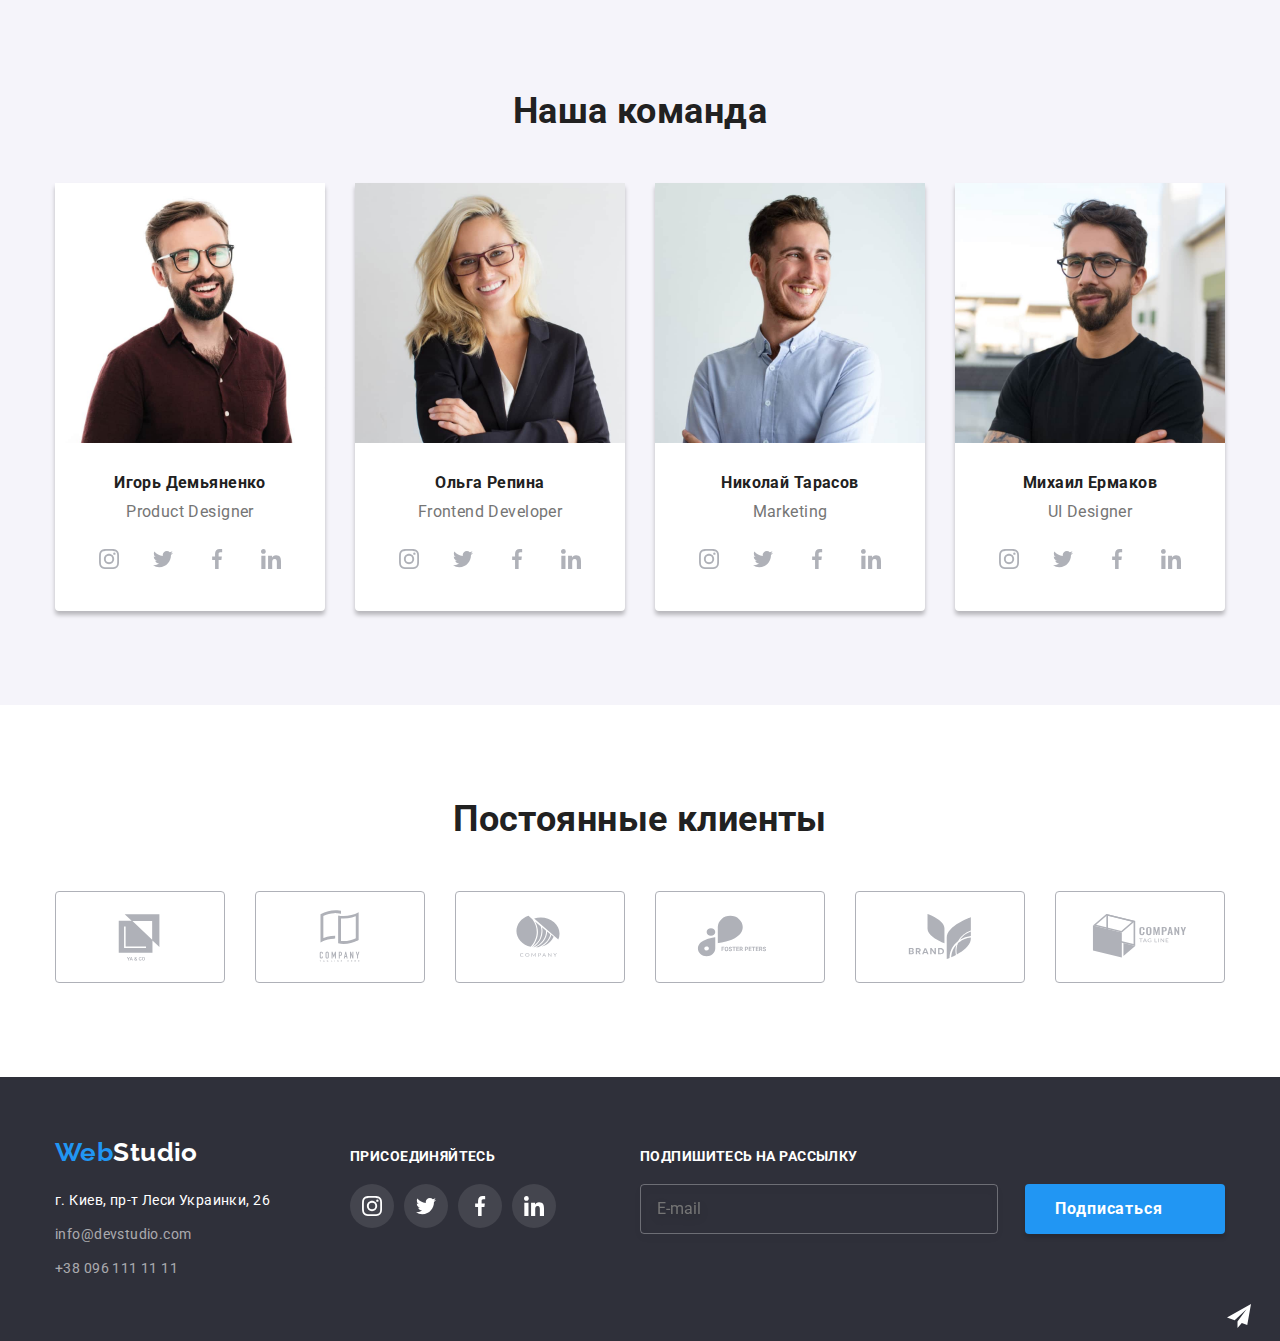
==== commit 3a053142: "правки на валидаторе html" ====
--- a/index.html
+++ b/index.html
@@ -4,7 +4,7 @@
     <meta charset="UTF-8" />
     <meta http-equiv="X-UA-Compatible" content="IE=edge" />
     <meta name="viewport" content="width=device-width, initial-scale=1.0" />
-    <title>goit-markup-hw-05</title>
+    <title>goit-markup-hw-06</title>
     <link
       href="https://fonts.googleapis.com/css2?family=Raleway:wght@700&family=Roboto:wght@400;500;700;900&family=Tangerine:wght@700&display=swap"
       rel="stylesheet"
@@ -38,16 +38,16 @@
         <ul class="contacts-list list">
           <li class="item">
             <a class="link" href="mailto:info@devstudio.com">
-              <svg class="icon-pag" width="16px" height="16px">
-                <use href="./images/sprite.svg#icon-mail">
+              <svg class="icon-pag" width="16" height="16">
+                <use href="./images/sprite.svg#icon-mail"></use>
               </svg>
               info@devstudio.com</a
             >
           </li>
           <li class="item">
             <a class="link" href="tel:+380961111111">
-              <svg class="icon-pag" width="16px" height="16px">
-                <use href="./images/sprite.svg#icon-phone">
+              <svg class="icon-pag" width="16" height="16">
+                <use href="./images/sprite.svg#icon-phone"></use>
               </svg>
               +38 096 111 11 11</a
             >
@@ -61,7 +61,9 @@
       <section class="hero">
         <div class="container">
           <h1 class="title">Эффективные решения для вашего бизнеса</h1>
-          <button type="button" class="button" data-modal-open>Заказать услугу</button>
+          <button type="button" class="button" data-modal-open>
+            Заказать услугу
+          </button>
         </div>
       </section>
 
@@ -156,30 +158,34 @@
                 <h3 class="title">Игорь Демьяненко</h3>
                 <p class="text">Product Designer</p>
                 <ul class="list-sicials">
-                  <li class="social-item"
-                    ><a class="sicial-link" href="" aria-label="instagram">
-                      <svg width="20" height="20">
-                        <use href="./images/sprite.svg#icon-instagram" />
-                      </svg> </a
-                  ></li>
-                  <li class="social-item"
-                    ><a class="sicial-link" href="" aria-label="twitter">
-                      <svg width="20" height="20">
-                        <use href="./images/sprite.svg#icon-twitter" />
-                      </svg> </a
-                  ></li>
-                  <li class="social-item"
-                    ><a class="sicial-link" href="" aria-label="facebook">
-                      <svg width="20" height="20">
-                        <use href="./images/sprite.svg#icon-facebook" />
-                      </svg> </a
-                  ></li>
-                  <li class="social-item"
-                    ><a class="sicial-link" href="" aria-label="linkedin">
-                      <svg width="20" height="20">
-                        <use href="./images/sprite.svg#icon-linkedin" />
-                      </svg> </a
-                  ></li>
+                  <li class="social-item">
+                    <a class="sicial-link" href="" aria-label="instagram">
+                      <svg width="20" height="20">
+                        <use href="./images/sprite.svg#icon-instagram"></use>
+                      </svg>
+                    </a>
+                  </li>
+                  <li class="social-item">
+                    <a class="sicial-link" href="" aria-label="twitter">
+                      <svg width="20" height="20">
+                        <use href="./images/sprite.svg#icon-twitter"></use>
+                      </svg>
+                    </a>
+                  </li>
+                  <li class="social-item">
+                    <a class="sicial-link" href="" aria-label="facebook">
+                      <svg width="20" height="20">
+                        <use href="./images/sprite.svg#icon-facebook"></use>
+                      </svg>
+                    </a>
+                  </li>
+                  <li class="social-item">
+                    <a class="sicial-link" href="" aria-label="linkedin">
+                      <svg width="20" height="20">
+                        <use href="./images/sprite.svg#icon-linkedin"></use>
+                      </svg>
+                    </a>
+                  </li>
                 </ul>
               </div>
             </li>
@@ -195,30 +201,34 @@
                 <h3 class="title">Ольга Репина</h3>
                 <p class="text">Frontend Developer</p>
                 <ul class="list-sicials">
-                  <li class="social-item"
-                    ><a class="sicial-link" href="" aria-label="instagram">
-                      <svg width="20" height="20">
-                        <use href="./images/sprite.svg#icon-instagram" />
-                      </svg> </a
-                  ></li>
-                  <li class="social-item"
-                    ><a class="sicial-link" href="" aria-label="twitter">
-                      <svg width="20" height="20">
-                        <use href="./images/sprite.svg#icon-twitter" />
-                      </svg> </a
-                  ></li>
-                  <li class="social-item"
-                    ><a class="sicial-link" href="" aria-label="facebook">
-                      <svg width="20" height="20">
-                        <use href="./images/sprite.svg#icon-facebook" />
-                      </svg> </a
-                  ></li>
-                  <li class="social-item"
-                    ><a class="sicial-link" href="" aria-label="linkedin">
-                      <svg width="20" height="20">
-                        <use href="./images/sprite.svg#icon-linkedin" />
-                      </svg> </a
-                  ></li>
+                  <li class="social-item">
+                    <a class="sicial-link" href="" aria-label="instagram">
+                      <svg width="20" height="20">
+                        <use href="./images/sprite.svg#icon-instagram"></use>
+                      </svg>
+                    </a>
+                  </li>
+                  <li class="social-item">
+                    <a class="sicial-link" href="" aria-label="twitter">
+                      <svg width="20" height="20">
+                        <use href="./images/sprite.svg#icon-twitter"></use>
+                      </svg>
+                    </a>
+                  </li>
+                  <li class="social-item">
+                    <a class="sicial-link" href="" aria-label="facebook">
+                      <svg width="20" height="20">
+                        <use href="./images/sprite.svg#icon-facebook"></use>
+                      </svg>
+                    </a>
+                  </li>
+                  <li class="social-item">
+                    <a class="sicial-link" href="" aria-label="linkedin">
+                      <svg width="20" height="20">
+                        <use href="./images/sprite.svg#icon-linkedin"></use>
+                      </svg>
+                    </a>
+                  </li>
                 </ul>
               </div>
             </li>
@@ -234,30 +244,34 @@
                 <h3 class="title">Николай Тарасов</h3>
                 <p class="text">Marketing</p>
                 <ul class="list-sicials">
-                  <li class="social-item"
-                    ><a class="sicial-link" href="" aria-label="instagram">
-                      <svg width="20" height="20">
-                        <use href="./images/sprite.svg#icon-instagram" />
-                      </svg> </a
-                  ></li>
-                  <li class="social-item"
-                    ><a class="sicial-link" href="" aria-label="twitter">
-                      <svg width="20" height="20">
-                        <use href="./images/sprite.svg#icon-twitter" />
-                      </svg> </a
-                  ></li>
-                  <li class="social-item"
-                    ><a class="sicial-link" href="" aria-label="facebook">
-                      <svg width="20" height="20">
-                        <use href="./images/sprite.svg#icon-facebook" />
-                      </svg> </a
-                  ></li>
-                  <li class="social-item"
-                    ><a class="sicial-link" href="" aria-label="linkedin">
-                      <svg width="20" height="20">
-                        <use href="./images/sprite.svg#icon-linkedin" />
-                      </svg> </a
-                  ></li>
+                  <li class="social-item">
+                    <a class="sicial-link" href="" aria-label="instagram">
+                      <svg width="20" height="20">
+                        <use href="./images/sprite.svg#icon-instagram"></use>
+                      </svg>
+                    </a>
+                  </li>
+                  <li class="social-item">
+                    <a class="sicial-link" href="" aria-label="twitter">
+                      <svg width="20" height="20">
+                        <use href="./images/sprite.svg#icon-twitter"></use>
+                      </svg>
+                    </a>
+                  </li>
+                  <li class="social-item">
+                    <a class="sicial-link" href="" aria-label="facebook">
+                      <svg width="20" height="20">
+                        <use href="./images/sprite.svg#icon-facebook"></use>
+                      </svg>
+                    </a>
+                  </li>
+                  <li class="social-item">
+                    <a class="sicial-link" href="" aria-label="linkedin">
+                      <svg width="20" height="20">
+                        <use href="./images/sprite.svg#icon-linkedin"></use>
+                      </svg>
+                    </a>
+                  </li>
                 </ul>
               </div>
             </li>
@@ -273,30 +287,34 @@
                 <h3 class="title">Михаил Ермаков</h3>
                 <p class="text">UI Designer</p>
                 <ul class="list-sicials">
-                  <li class="social-item"
-                    ><a class="sicial-link" href="" aria-label="instagram">
-                      <svg width="20" height="20">
-                        <use href="./images/sprite.svg#icon-instagram" />
-                      </svg> </a
-                  ></li>
-                  <li class="social-item"
-                    ><a class="sicial-link" href="" aria-label="twitter">
-                      <svg width="20" height="20">
-                        <use href="./images/sprite.svg#icon-twitter" />
-                      </svg> </a
-                  ></li>
-                  <li class="social-item"
-                    ><a class="sicial-link" href="" aria-label="facebook">
-                      <svg width="20" height="20">
-                        <use href="./images/sprite.svg#icon-facebook" />
-                      </svg> </a
-                  ></li>
-                  <li class="social-item"
-                    ><a class="sicial-link" href="" aria-label="linkedin">
-                      <svg width="20" height="20">
-                        <use href="./images/sprite.svg#icon-linkedin" />
-                      </svg> </a
-                  ></li>
+                  <li class="social-item">
+                    <a class="sicial-link" href="" aria-label="instagram">
+                      <svg width="20" height="20">
+                        <use href="./images/sprite.svg#icon-instagram"></use>
+                      </svg>
+                    </a>
+                  </li>
+                  <li class="social-item">
+                    <a class="sicial-link" href="" aria-label="twitter">
+                      <svg width="20" height="20">
+                        <use href="./images/sprite.svg#icon-twitter"></use>
+                      </svg>
+                    </a>
+                  </li>
+                  <li class="social-item">
+                    <a class="sicial-link" href="" aria-label="facebook">
+                      <svg width="20" height="20">
+                        <use href="./images/sprite.svg#icon-facebook"></use>
+                      </svg>
+                    </a>
+                  </li>
+                  <li class="social-item">
+                    <a class="sicial-link" href="" aria-label="linkedin">
+                      <svg width="20" height="20">
+                        <use href="./images/sprite.svg#icon-linkedin"></use>
+                      </svg>
+                    </a>
+                  </li>
                 </ul>
               </div>
             </li>
@@ -310,47 +328,46 @@
           <ul class="clients-list list">
             <li class="clients-item">
               <a class="clients-link" href="#">
-                <svg width="106px" height="60px">
-                  <use href="./images/sprite.svg#icon-company1">
+                <svg width="106" height="60">
+                  <use href="./images/sprite.svg#icon-company1"></use>
                 </svg>
               </a>
-           </li>
-           <li class="clients-item">
+            </li>
+            <li class="clients-item">
               <a class="clients-link" href="#">
                 <svg width="106px" height="60px">
-                  <use href="./images/sprite.svg#icon-company2">
+                  <use href="./images/sprite.svg#icon-company2"></use>
                 </svg>
               </a>
-           </li>
-           <li class="clients-item">
+            </li>
+            <li class="clients-item">
+              <a class="clients-link" href="#">
+                <svg width="106" height="60">
+                  <use href="./images/sprite.svg#icon-company3"></use>
+                </svg>
+              </a>
+            </li>
+            <li class="clients-item">
+              <a class="clients-link" href="#">
+                <svg width="106" height="60">
+                  <use href="./images/sprite.svg#icon-company4"></use>
+                </svg>
+              </a>
+            </li>
+            <li class="clients-item">
+              <a class="clients-link" href="#">
+                <svg width="106" height="60">
+                  <use href="./images/sprite.svg#icon-company5"></use>
+                </svg>
+              </a>
+            </li>
+            <li class="clients-item">
               <a class="clients-link" href="#">
                 <svg width="106px" height="60px">
-                  <use href="./images/sprite.svg#icon-company3">
+                  <use href="./images/sprite.svg#icon-company6"></use>
                 </svg>
               </a>
-           </li>
-           <li class="clients-item">
-              <a class="clients-link" href="#">
-                <svg width="106px" height="60px">
-                  <use href="./images/sprite.svg#icon-company4">
-                </svg>
-              </a>
-           </li>
-           <li class="clients-item">
-                <a class="clients-link" href="#">
-                <svg width="106px" height="60px">
-                  <use href="./images/sprite.svg#icon-company5">
-                </svg>
-              </a>
-           </li>
-           <li class="clients-item">
-              <a class="clients-link" href="#">
-                <svg width="106px" height="60px">
-                  <use href="./images/sprite.svg#icon-company6">
-                </svg>
-              </a>
-           </li>
-          </li>
+            </li>
           </ul>
         </div>
       </section>
@@ -360,131 +377,150 @@
     <footer class="footer">
       <div class="container">
         <div class="footer-block-left">
-        <div class="footer-flex">
-          <a href="./index.html" class="logo"
-            ><span class="accent">Web</span>Studio</a
-          >
-          <address class="footer-address">
-            <ul class="contacts-nav list">
-              <li class="address-item">
-                <a
-                  href="https://goo.gl/maps/D3uRbkzvZpGUqhTm6"
-                  target="_blank"
-                  rel="noopener noreferrer"
-                  class="link"
-                  >г. Киев, пр-т Леси Украинки, 26</a
-                >
+          <div class="footer-flex">
+            <a href="./index.html" class="logo"
+              ><span class="accent">Web</span>Studio</a
+            >
+            <address class="footer-address">
+              <ul class="contacts-nav list">
+                <li class="address-item">
+                  <a
+                    href="https://goo.gl/maps/D3uRbkzvZpGUqhTm6"
+                    target="_blank"
+                    rel="noopener noreferrer"
+                    class="link"
+                    >г. Киев, пр-т Леси Украинки, 26</a
+                  >
+                </li>
+                <li class="item">
+                  <a href="mailto:info@devstudio.com" class="link"
+                    >info@devstudio.com</a
+                  >
+                </li>
+                <li class="item">
+                  <a href="tel:+380961111111" class="link">+38 096 111 11 11</a>
+                </li>
+              </ul>
+            </address>
+          </div>
+          <div class="footer-flex">
+            <h3 class="title">присоединяйтесь</h3>
+            <ul class="list-sicials">
+              <li class="social-item">
+                <a class="sicial-link" href="" aria-label="instagram">
+                  <svg width="20" height="20">
+                    <use href="./images/sprite.svg#icon-instagram"></use>
+                  </svg>
+                </a>
               </li>
-              <li class="item">
-                <a href="mailto:info@devstudio.com" class="link"
-                  >info@devstudio.com</a
-                >
+              <li class="social-item">
+                <a class="sicial-link" href="" aria-label="twitter">
+                  <svg width="20" height="20">
+                    <use href="./images/sprite.svg#icon-twitter"></use>
+                  </svg>
+                </a>
               </li>
-              <li class="item">
-                <a href="tel:+380961111111" class="link">+38 096 111 11 11</a>
+              <li class="social-item">
+                <a class="sicial-link" href="" aria-label="facebook">
+                  <svg width="20" height="20">
+                    <use href="./images/sprite.svg#icon-facebook"></use>
+                  </svg>
+                </a>
+              </li>
+              <li class="social-item">
+                <a class="sicial-link" href="" aria-label="linkedin">
+                  <svg width="20" height="20">
+                    <use href="./images/sprite.svg#icon-linkedin"></use>
+                  </svg>
+                </a>
               </li>
             </ul>
-          </address>
-        </div>
-        <div class="footer-flex">
-          <h3 class="title">присоединяйтесь</h3>
-          <ul class="list-sicials">
-            <li class="social-item"
-              ><a class="sicial-link" href="" aria-label="instagram">
-                <svg width="20" height="20">
-                  <use href="./images/sprite.svg#icon-instagram" />
-                </svg> </a
-            ></li>
-            <li class="social-item"
-              ><a class="sicial-link" href="" aria-label="twitter">
-                <svg width="20" height="20">
-                  <use href="./images/sprite.svg#icon-twitter" />
-                </svg> </a
-            ></li>
-            <li class="social-item"
-              ><a class="sicial-link" href="" aria-label="facebook">
-                <svg width="20" height="20">
-                  <use href="./images/sprite.svg#icon-facebook" />
-                </svg> </a
-            ></li>
-            <li class="social-item"
-              ><a class="sicial-link" href="" aria-label="linkedin">
-                <svg width="20" height="20">
-                  <use href="./images/sprite.svg#icon-linkedin" />
-                </svg> </a
-            ></li>
-          </ul>
-        </div>
-        </div>  
+          </div>
+        </div>
 
         <div class="footer-form footer-block-right">
-        <h3 class="title">Подпишитесь на рассылку</h3>
-        <form class="form" action="">
-          <label class="footer-label">
-            <input class="form-input" type="text" name="user-subscribe" placeholder="E-mail">
+          <h3 class="title">Подпишитесь на рассылку</h3>
+          <form class="form">
+            <label class="footer-label">
+              <input
+                class="form-input"
+                type="text"
+                name="user-subscribe"
+                placeholder="E-mail"
+              />
+            </label>
             <button class="button" type="submit">Подписаться</button>
             <span class="footer-form-icon">
               <svg class="icon-send" width="24" height="24">
                 <use href="./images/sprite.svg#icon-icon-send"></use>
               </svg>
             </span>
-          </label>
-        </form>
-      </div>
+          </form>
+        </div>
       </div>
     </footer>
 
     <div class="backdrop is-hidden" data-modal>
       <div class="model">
-        <strong class="model-title">Оставьте свои данные, мы вам перезвоним</strong>
-          <form class="model-form" action="">
-
-            <label class="label-grup">
-              <span class="model-name">Имя</span>
-              <input class="model-input" type="text" name="user-name">
-              <svg class="modal-icon" width="16" height="16">
-                <use href="./images/sprite.svg#icon-person-modal"></use>
-              </svg>
-            </label>
-
-            <label class="label-grup">
-              <span class="model-name">Телефон</span>
-              <input class="model-input" type="text" name="user-phone">
-              <svg class="modal-icon" width="16" height="16">
-                <use href="./images/sprite.svg#icon-phone-modal"></use>
-              </svg>
-            </label>
-
-            <label class="label-grup">
-              <span class="model-name">Почта</span>
-              <input class="model-input" type="text" name="user-email">
-              <svg class="modal-icon" width="16" height="16">
-                <use href="./images/sprite.svg#icon-email-modal"></use>
-              </svg>
-            </label>
-
-            <label class="label-grup label-comment">
-              <span class="model-name">Коментарий</span>
-              <textarea class="modai-comment" placeholder="Введите текст"></textarea>
-            </label>
-
-            <label class="label-grup label-checkbox">
-              <input class="model-checkbox hidden" type="checkbox" name="user-checkbox">
-              <span class="checkbox-box">
+        <strong class="model-title"
+          >Оставьте свои данные, мы вам перезвоним</strong
+        >
+        <form class="model-form">
+          <label class="label-grup">
+            <span class="model-name">Имя</span>
+            <input class="model-input" type="text" name="user-name" />
+            <svg class="modal-icon" width="16" height="16">
+              <use href="./images/sprite.svg#icon-person-modal"></use>
+            </svg>
+          </label>
+
+          <label class="label-grup">
+            <span class="model-name">Телефон</span>
+            <input class="model-input" type="text" name="user-phone" />
+            <svg class="modal-icon" width="16" height="16">
+              <use href="./images/sprite.svg#icon-phone-modal"></use>
+            </svg>
+          </label>
+
+          <label class="label-grup">
+            <span class="model-name">Почта</span>
+            <input class="model-input" type="text" name="user-email" />
+            <svg class="modal-icon" width="16" height="16">
+              <use href="./images/sprite.svg#icon-email-modal"></use>
+            </svg>
+          </label>
+
+          <label class="label-grup label-comment">
+            <span class="model-name">Коментарий</span>
+            <textarea
+              class="modai-comment"
+              placeholder="Введите текст"
+            ></textarea>
+          </label>
+
+          <label class="label-grup label-checkbox">
+            <input
+              class="model-checkbox hidden"
+              type="checkbox"
+              name="user-checkbox"
+            />
+            <span class="checkbox-box">
               <svg class="checkbox-icon" width="11" height="8">
                 <use href="./images/sprite.svg#icon-mark-modal"></use>
               </svg>
-              </span>
-              <span class="checkbox-name">Соглашаюсь с рассылкой и принимаю&nbsp;<a href="#">Условия договора</a></span>
-            </label>
-            <button class="button" type="submit">Отправить</button>
-          </form>
-
-
+            </span>
+            <span class="checkbox-name"
+              >Соглашаюсь с рассылкой и принимаю&nbsp;<a href="#"
+                >Условия договора</a
+              ></span
+            >
+          </label>
+          <button class="button" type="submit">Отправить</button>
+        </form>
 
         <button class="button-close" data-modal-close>
-           <svg class="close-icon" width="11" height="11">
-            <use href="./images/sprite.svg#icon-close">
+          <svg class="close-icon" width="11" height="11">
+            <use href="./images/sprite.svg#icon-close"></use>
           </svg>
         </button>
       </div>
--- a/css/styles.css
+++ b/css/styles.css
@@ -551,10 +551,13 @@
   fill: var(--primary-white-color);
 }
 
+.footer-form .form {
+  display: flex;
+  justify-content: space-between;
+}
+
 .footer-label {
   position: relative;
-  display: flex;
-  justify-content: space-between;
 }
 
 .footer-form .form-input {
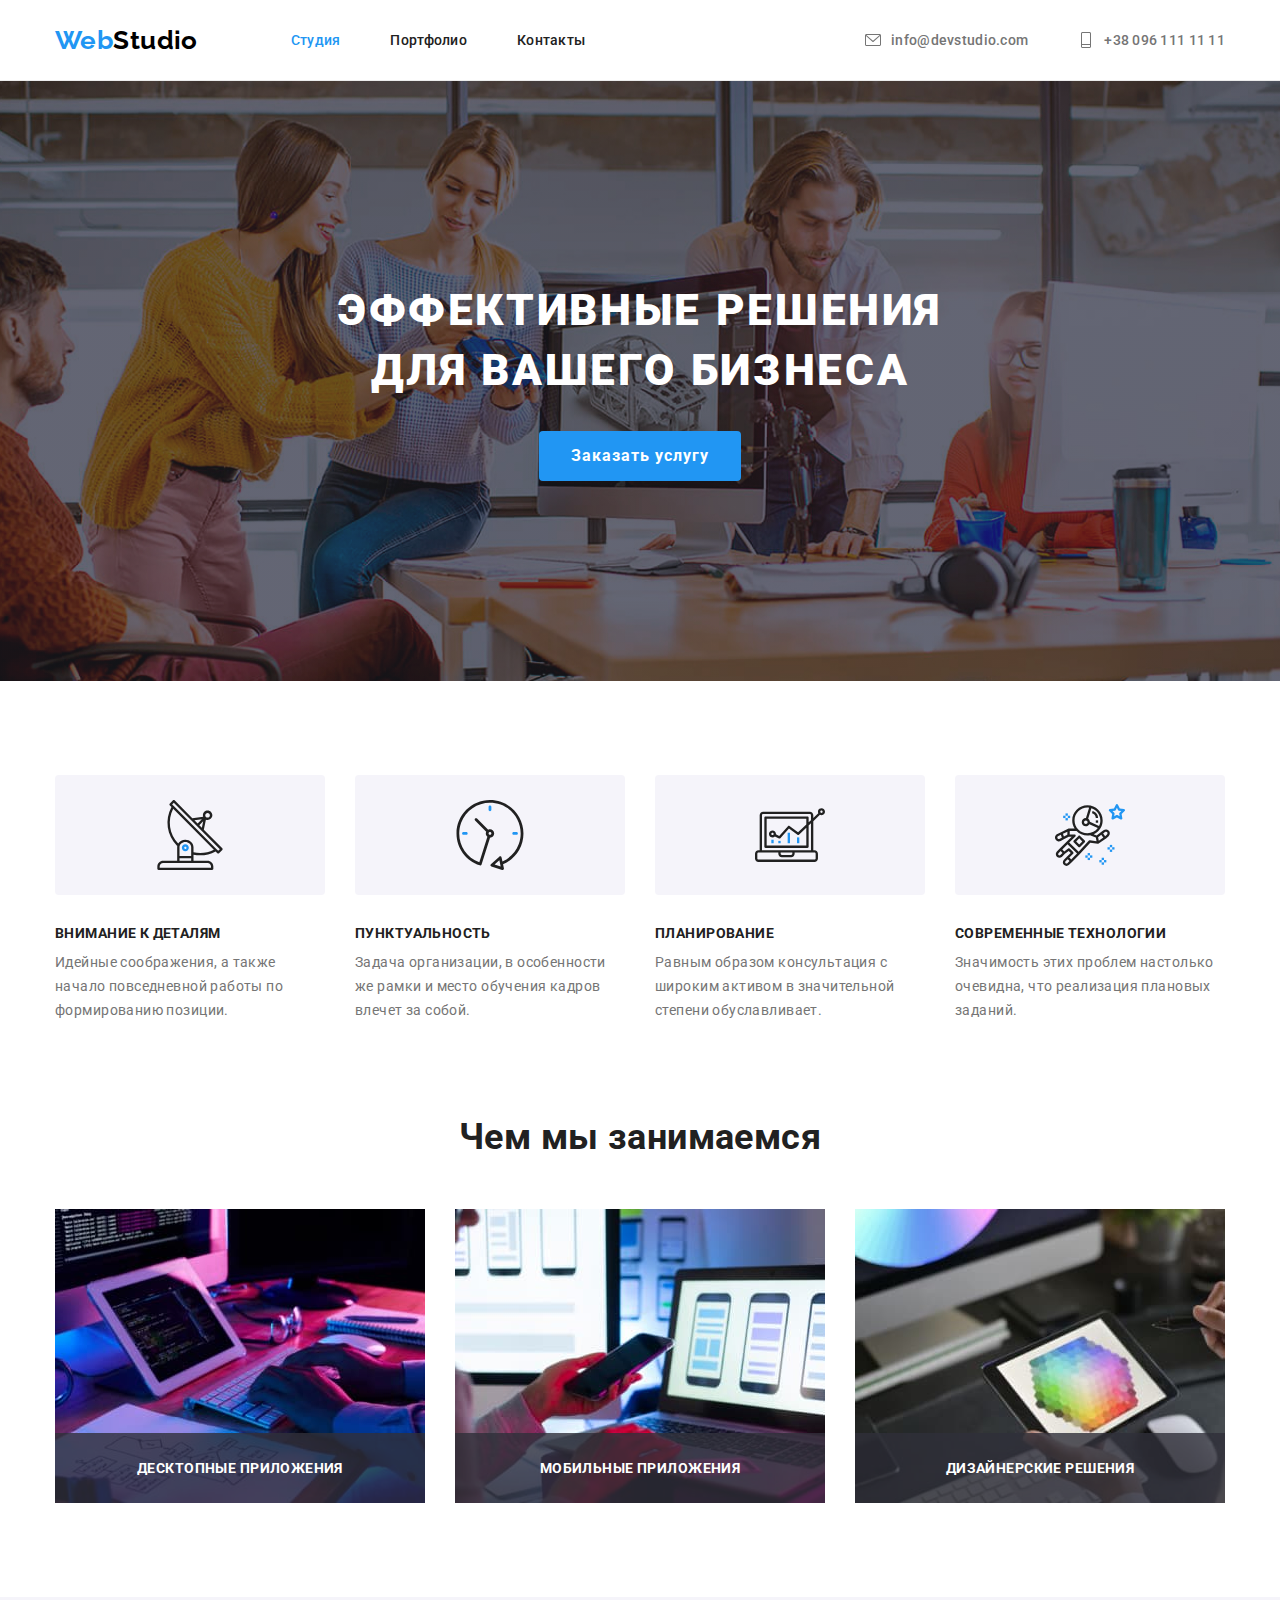
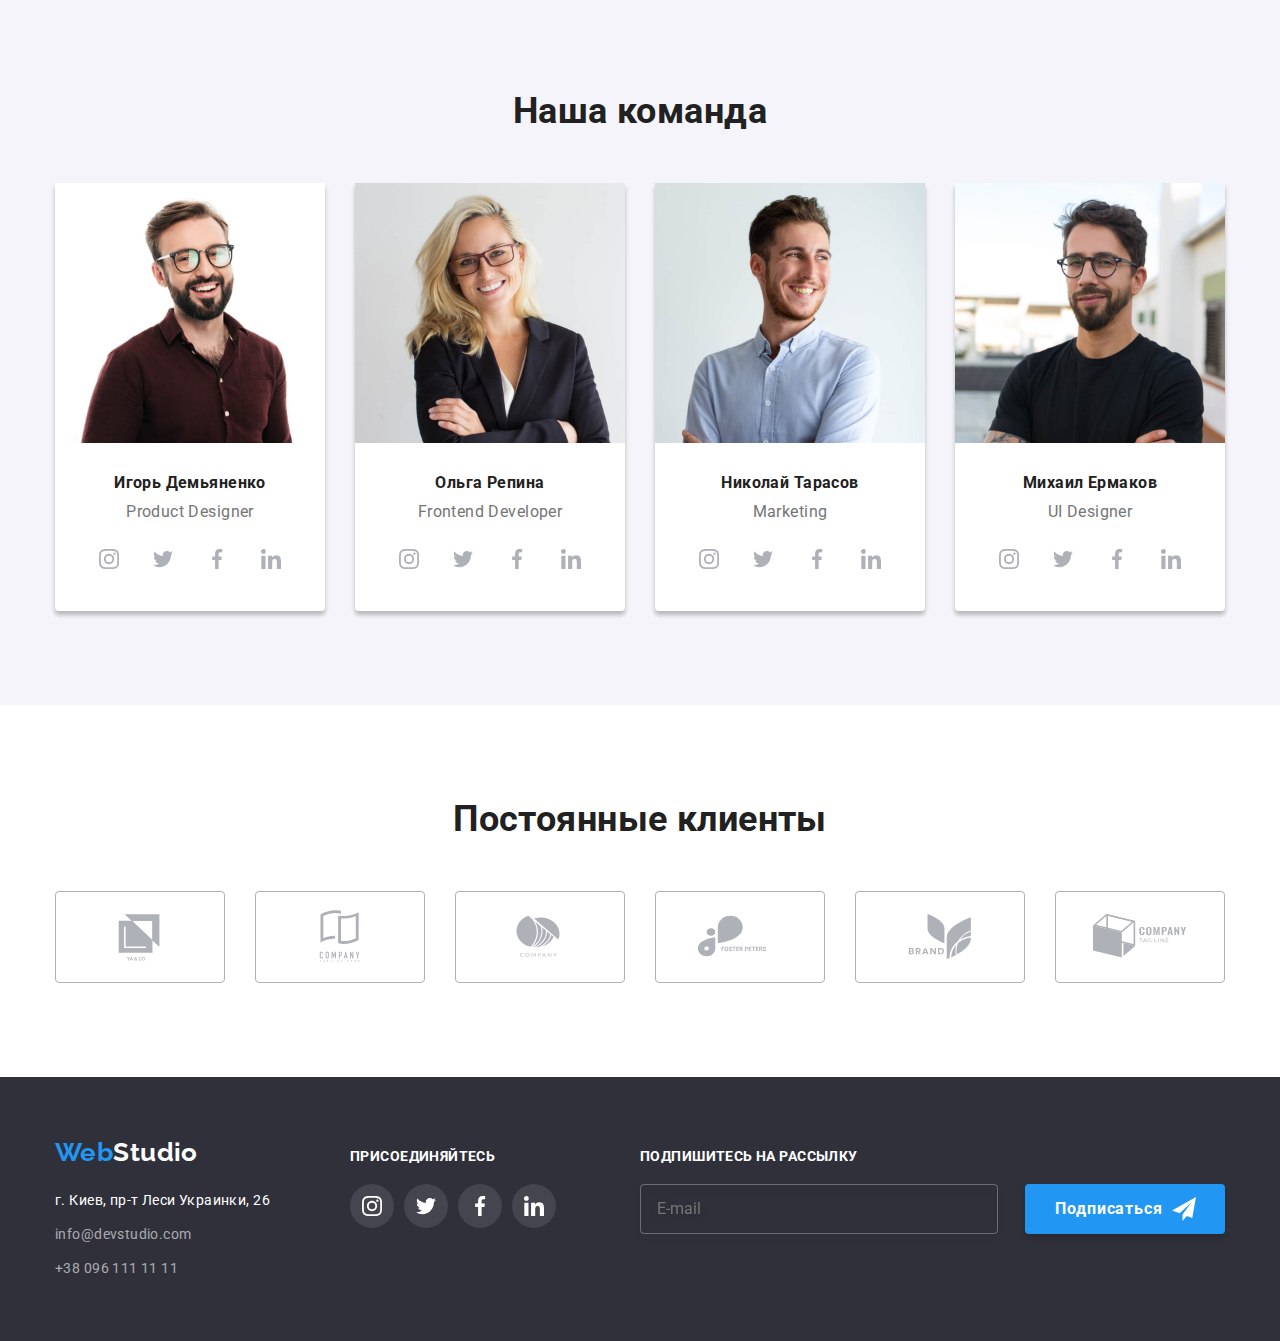
==== commit b3aeccc8: "провки в футере и модалке" ====
--- a/index.html
+++ b/index.html
@@ -441,20 +441,18 @@
         <div class="footer-form footer-block-right">
           <h3 class="title">Подпишитесь на рассылку</h3>
           <form class="form">
-            <label class="footer-label">
-              <input
-                class="form-input"
-                type="text"
-                name="user-subscribe"
-                placeholder="E-mail"
-              />
-            </label>
-            <button class="button" type="submit">Подписаться</button>
-            <span class="footer-form-icon">
+            <input
+              class="form-input"
+              type="text"
+              name="user-subscribe"
+              placeholder="E-mail"
+            />
+            <button class="button" type="submit">
+              Подписаться
               <svg class="icon-send" width="24" height="24">
                 <use href="./images/sprite.svg#icon-icon-send"></use>
               </svg>
-            </span>
+            </button>
           </form>
         </div>
       </div>
@@ -510,7 +508,9 @@
               </svg>
             </span>
             <span class="checkbox-name"
-              >Соглашаюсь с рассылкой и принимаю&nbsp;<a href="#"
+              >Соглашаюсь с рассылкой и принимаю&nbsp;<a
+                class="checkbox-link"
+                href="#"
                 >Условия договора</a
               ></span
             >
--- a/css/styles.css
+++ b/css/styles.css
@@ -552,6 +552,7 @@
 }
 
 .footer-form .form {
+  position: relative;
   display: flex;
   justify-content: space-between;
 }
@@ -589,14 +590,10 @@
   border-radius: 4px;
 }
 
-.footer-form-icon {
+.footer-form .icon-send {
   position: absolute;
   right: 29px;
-  bottom: 13px;
-
-  display: flex;
-  justify-content: center;
-  align-items: center;
+  top: 13px;
 
   fill: var(--primary-white-color);
 }
@@ -839,6 +836,7 @@
   height: 40px;
   border: 1px solid rgba(33, 33, 33, 0.2);
   border-radius: 4px;
+  outline: none;
 
   transition-property: border;
   transition-duration: 250ms;
@@ -856,7 +854,8 @@
   padding: 12px 16px;
   border: 1px solid rgba(33, 33, 33, 0.2);
   border-radius: 4px;
-  resize: none;
+  /* resize: none; */
+  outline: none;
 
   transition-property: border;
   transition-duration: 250ms;
@@ -878,6 +877,10 @@
   font-size: 14px;
   line-height: 1.71;
   margin-left: 7px;
+}
+
+.label-grup .checkbox-link {
+  color: var(--accant-color);
 }
 
 .model .label-checkbox {
@@ -939,6 +942,10 @@
   transition-timing-function: cubic-bezier(0.4, 0, 0.2, 1);
 }
 
+.model-checkbox:focus + .checkbox-box {
+  border: 3px solid var(--primary-text-color);
+}
+
 .model-checkbox {
   width: 16px;
   height: 16px;
